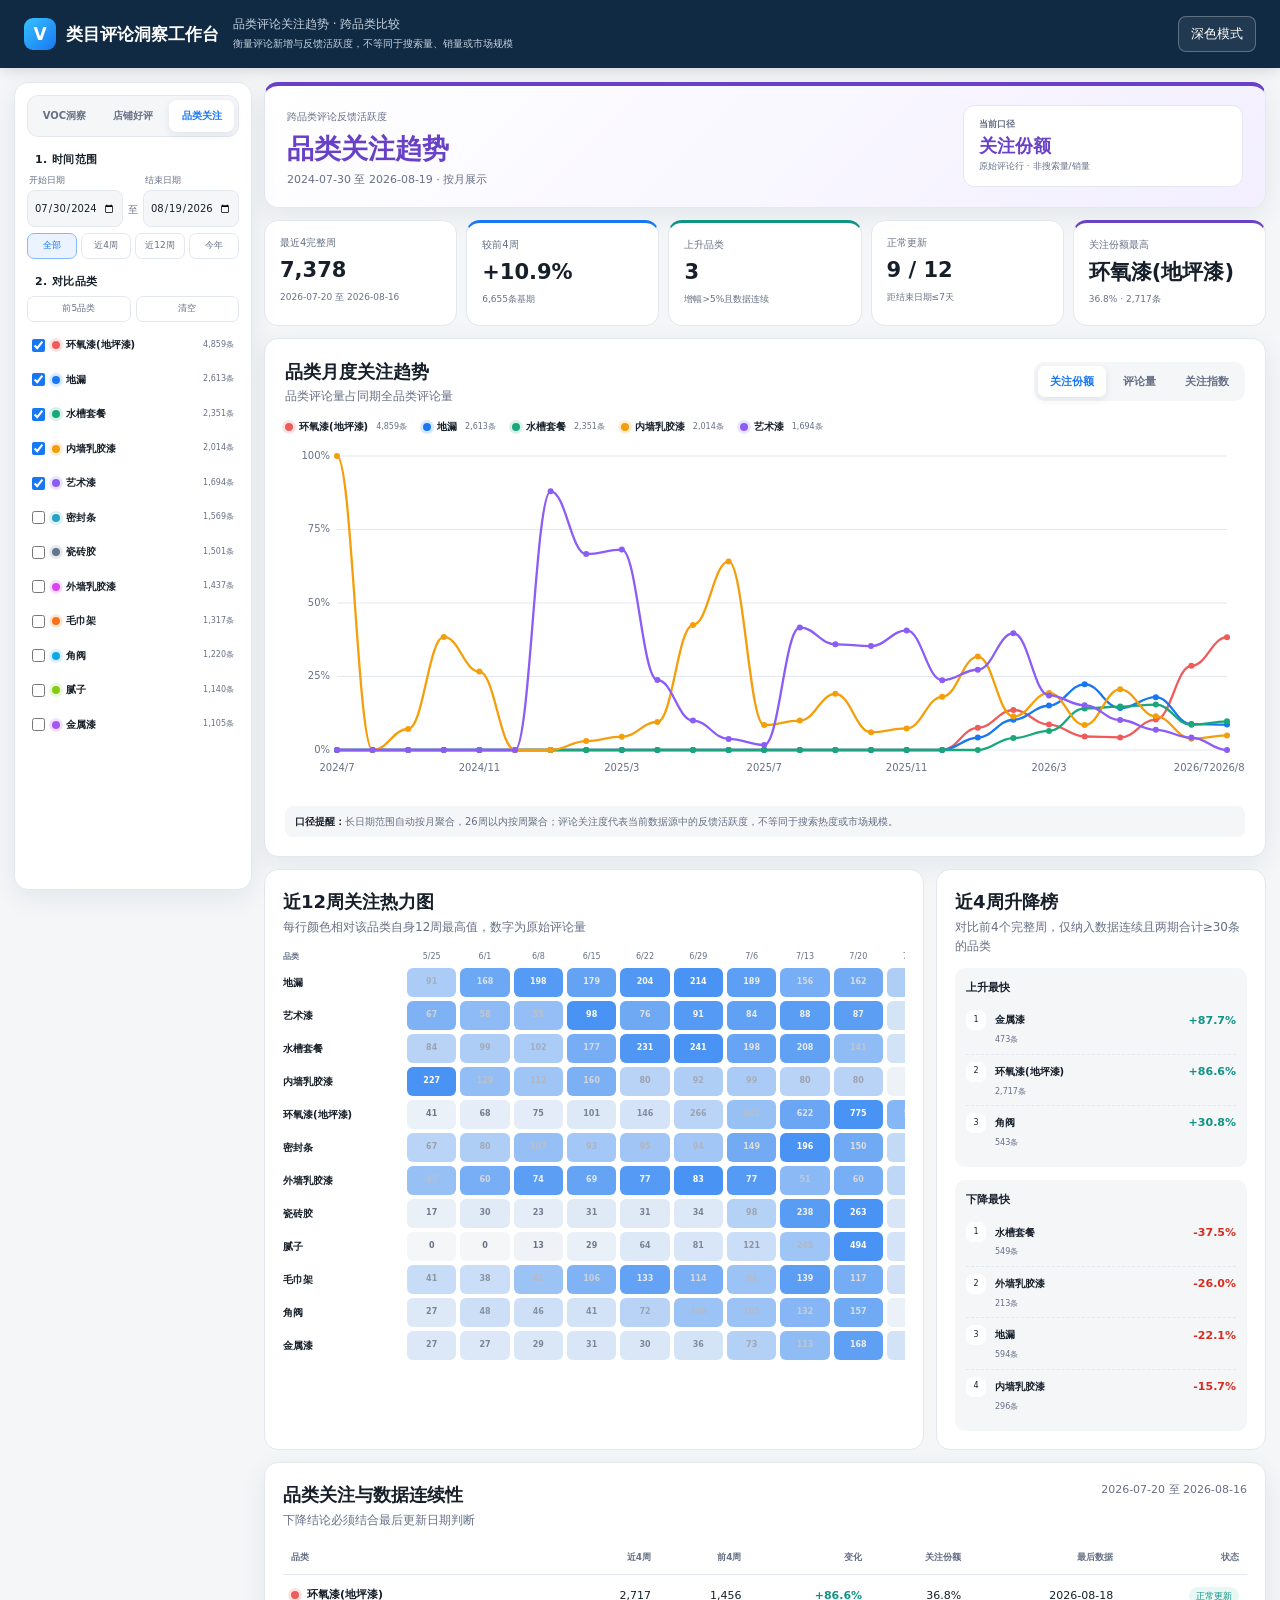
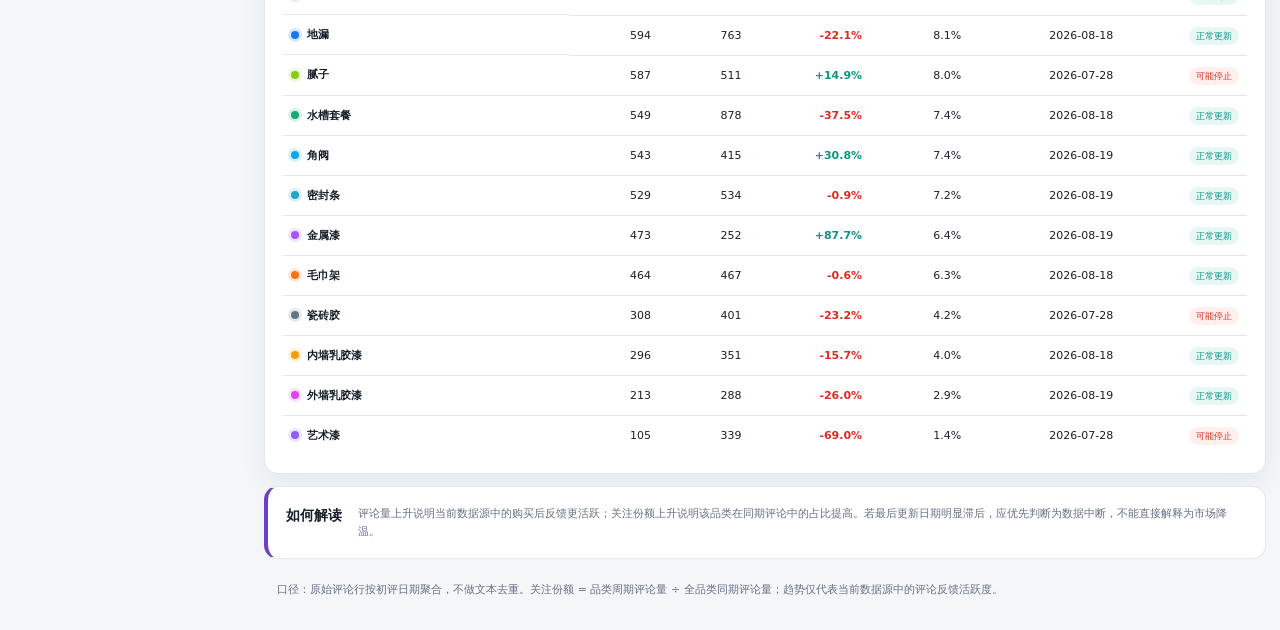
==== attention-dashboard.html @ 3de86baf "Add category attention trends dashboard" ====
<!doctype html>
<html lang="zh-CN">
<head>
<meta charset="utf-8">
<meta name="viewport" content="width=device-width,initial-scale=1">
<title>品类评论关注趋势</title>
<link rel="icon" href="data:,">
<link rel="stylesheet" href="styles.css?v=20260820-6">
</head>
<body>
<div class="shell">
  <header class="topbar"><div class="brand"><span class="brand-mark">V</span>类目评论洞察工作台</div><div class="source">品类评论关注趋势 · 跨品类比较<br><small>衡量评论新增与反馈活跃度，不等同于搜索量、销量或市场规模</small></div><div class="top-actions"><button type="button" class="ghost" id="themeBtn" aria-label="切换深浅色">深色模式</button></div></header>
  <main class="main">
    <div class="category-shell attention-shell">
      <aside class="card category-sidebar"><div id="attentionSidebar"><div class="loading-lines"><i></i><i></i><i></i></div></div></aside>
      <div id="attentionDetail"><section class="card load-state" role="status"><div class="loader"></div><h2>正在加载跨品类评论数据</h2><p>需要汇总12个品类，请稍候。</p></section></div>
    </div>
    <div class="footer">口径：原始评论行按初评日期聚合，不做文本去重。关注份额 = 品类周期评论量 ÷ 全品类同期评论量；趋势仅代表当前数据源中的评论反馈活跃度。</div>
  </main>
</div>
<script>window.__VOC_MANIFEST_ERROR__=false</script>
<script src="data/manifest.js?v=20260820-2" defer onerror="window.__VOC_MANIFEST_ERROR__=true"></script>
<script src="app.js?v=20260820-2" defer></script>
<script src="attention.js?v=20260820-6" defer></script>
</body>
</html>
---- styles.css ----
:root{--bg:#f4f6f8;--panel:#fff;--ink:#17202a;--muted:#667085;--line:#e3e8ef;--nav:#102a43;--blue:#1877f2;--teal:#0e9384;--amber:#f59e0b;--red:#d92d20;--purple:#6941c6;--soft-blue:#eaf3ff;--soft-teal:#e8f7f4;--soft-red:#fff0ee;--shadow:0 8px 28px rgba(16,42,67,.07)}
[data-theme=dark]{--bg:#0d1520;--panel:#152231;--ink:#edf4fb;--muted:#a9b8c7;--line:#2a3b4d;--nav:#08131f;--soft-blue:#173351;--soft-teal:#123c38;--soft-red:#4a2526;--shadow:none}
*{box-sizing:border-box}body{margin:0;background:var(--bg);color:var(--ink);font:14px/1.55 Inter,ui-sans-serif,system-ui,-apple-system,"PingFang SC","Microsoft YaHei",sans-serif}.shell{min-height:100vh}.topbar{height:68px;background:var(--nav);color:#fff;display:flex;align-items:center;padding:0 24px;position:sticky;top:0;z-index:20;box-shadow:0 2px 14px rgba(0,0,0,.14)}.brand{font-size:17px;font-weight:750;display:flex;align-items:center;gap:10px}.brand-mark{display:grid;place-items:center;width:32px;height:32px;border-radius:9px;background:linear-gradient(135deg,#36c2ff,#1877f2);font-weight:900}.source{font-size:12px;color:#c4d1dd;margin-left:14px}.top-actions{margin-left:auto}.ghost{border:1px solid rgba(255,255,255,.28);background:rgba(255,255,255,.08);color:#fff;padding:8px 12px;border-radius:8px;cursor:pointer}.ghost:focus-visible,.cat-button:focus-visible,.theme-tab:focus-visible{outline:3px solid #8fc8ff;outline-offset:2px}.layout{display:block}.main{width:100%;padding:14px 14px 32px}.category-shell{display:grid;grid-template-columns:190px minmax(0,1fr);gap:14px;align-items:start}.category-list{position:sticky;top:82px;height:calc(100vh - 96px);overflow-y:auto;padding:10px;background:var(--panel);border:1px solid var(--line);border-radius:12px;box-shadow:var(--shadow)}.cat-button{display:flex;align-items:center;justify-content:space-between;width:100%;margin:2px 0;padding:10px 11px;border:0;border-radius:8px;background:transparent;color:var(--ink);font:inherit;cursor:pointer;text-align:left}.cat-button:hover{background:var(--bg)}.cat-button[aria-current=true]{color:#fff;background:linear-gradient(135deg,#1677ff,#5b5ce2);box-shadow:0 5px 13px rgba(24,119,242,.22)}.cat-button small{color:var(--muted)}.cat-button[aria-current=true] small{color:rgba(255,255,255,.84)}#categoryDetail{min-width:0;width:100%}.card{width:100%;padding:18px;background:var(--panel);border:1px solid var(--line);border-radius:14px;box-shadow:var(--shadow)}.category-hero-card{border-top:4px solid var(--blue);background:linear-gradient(135deg,var(--panel),var(--soft-blue))}.cat-hero{display:flex;gap:16px;align-items:flex-start}.cat-hero h2{margin:0 0 5px;font-size:28px;color:var(--blue)}.cat-score{margin-left:auto;min-width:120px;text-align:right}.cat-score b{display:block;font-size:28px;color:var(--red)}.small,.section-sub,.depth-note{font-size:12px;color:var(--muted)}.icon{display:inline-grid;place-items:center;width:26px;height:26px;margin-right:7px;border-radius:8px;background:var(--soft-blue);color:var(--blue);font-size:14px;vertical-align:middle}.insight-grid{display:grid;grid-template-columns:repeat(3,minmax(0,1fr));gap:10px;margin-top:14px}.insight-box{padding:14px;border:1px solid transparent;border-radius:10px}.insight-box h3{margin:0 0 7px;font-size:13px}.insight-box p{margin:0}.purpose-card{background:#eef6ff;border-color:#cfe4ff}.purpose-card h3{color:#1268d8}.strength-card{background:#eaf9f2;border-color:#c8eddd}.strength-card h3{color:#087f5b}.scene-card{background:#fff7e8;border-color:#ffe0a3}.scene-card h3{color:#b96800}[data-theme=dark] .purpose-card{background:#132f4d;border-color:#28537d}[data-theme=dark] .strength-card{background:#12392f;border-color:#24634f}[data-theme=dark] .scene-card{background:#3c2c12;border-color:#6a4c18}.visual-grid{display:grid;grid-template-columns:repeat(3,minmax(0,1fr));gap:14px;margin:14px 0}.chart-stage,.purpose-stage,.brand-stage{min-height:382px;padding:18px 20px;border-radius:16px;overflow:hidden}.chart-stage{position:relative;background:linear-gradient(145deg,#102a43,#173f68);color:#fff}.chart-stage:after{content:"";position:absolute;width:240px;height:240px;border-radius:50%;right:-90px;top:-110px;background:rgba(83,169,255,.15)}.purpose-stage{background:linear-gradient(155deg,#f4edff,#eaf3ff);border:1px solid #ddd3ff;color:#302553}.brand-stage{background:linear-gradient(155deg,#eaf9f4,#edf6ff);border:1px solid #c9e9de;color:#173d37}.chart-stage h2,.purpose-stage h2,.brand-stage h2,.keyword-story h2{margin:0;font-size:17px}.chart-stage p,.purpose-stage p,.brand-stage p,.keyword-story p{margin:3px 0 8px;font-size:12px;color:inherit;opacity:.76}.chart-stage canvas{display:block;width:100%;height:250px;position:relative;z-index:1}.purpose-stage canvas,.brand-stage canvas{display:block;width:100%;height:285px}[data-theme=dark] .purpose-stage{background:linear-gradient(155deg,#2d2144,#182d46);border-color:#4b3d6c;color:#f0eaff}[data-theme=dark] .brand-stage{background:linear-gradient(155deg,#123b33,#182d46);border-color:#2c5d54;color:#effffb}.sr-only{position:absolute!important;width:1px!important;height:1px!important;padding:0!important;margin:-1px!important;overflow:hidden!important;clip:rect(0,0,0,0)!important;white-space:nowrap!important;border:0!important}.signal-section{margin-top:14px;border-top:3px solid #7c5cff;box-shadow:none}.section-title{margin:0 0 3px;font-size:17px}.section-sub{margin:0 0 16px}.signal-section>.section-title{color:#5c40c7}.signal-grid{display:grid;grid-template-columns:repeat(3,minmax(0,1fr));gap:10px}.signal-panel{padding:14px;background:var(--panel);border:1px solid var(--line);border-radius:9px}.signal-panel:nth-child(1){box-shadow:inset 4px 0 #2f80ed}.signal-panel:nth-child(2){box-shadow:inset 4px 0 #f2994a}.signal-panel:nth-child(3){box-shadow:inset 4px 0 #27ae60}.signal-panel h3{margin:0 0 10px;font-size:13px}.signal-row{display:flex;justify-content:space-between;gap:8px;padding:7px 0;border-bottom:1px dashed var(--line)}.signal-row:last-child{border-bottom:0}.signal-row span:last-child{color:var(--muted);white-space:nowrap;font-variant-numeric:tabular-nums}.keyword-story{display:grid;grid-template-columns:minmax(360px,1.15fr) minmax(340px,.85fr);gap:22px;align-items:center;margin:14px 0;padding:20px 22px;border:1px solid #ffe3b5;border-radius:16px;background:linear-gradient(135deg,#fff8ec,#fff)}[data-theme=dark] .keyword-story{background:linear-gradient(135deg,#3a2c16,#192536);border-color:#654b23}.keyword-chart-wrap canvas{display:block;width:100%;height:250px}.keyword-copy{align-self:stretch;display:flex;flex-direction:column;justify-content:center}.keyword-cloud{display:flex;flex-wrap:wrap;gap:7px;margin-top:10px}.keyword-pill{padding:7px 9px;border-radius:7px;font-weight:700}.keyword-pill small{font-weight:500;opacity:.82;margin-left:4px}.keyword-pill:nth-child(4n+1){background:#eaf3ff;color:#1268d8}.keyword-pill:nth-child(4n+2){background:#e8f7f1;color:#087f5b}.keyword-pill:nth-child(4n+3){background:#fff1e6;color:#b45309}.keyword-pill:nth-child(4n){background:#f3edff;color:#6941c6}[data-theme=dark] .keyword-pill{filter:saturate(.8) brightness(.85)}.analysis-triad{display:grid;grid-template-columns:repeat(3,minmax(0,1fr));gap:14px;margin:14px 0}.analysis-triad>.card{height:100%;box-shadow:none}.co-card{border-top:3px solid var(--purple)}.co-card .section-title{color:var(--purple)}.evolution-card{border-top:3px solid var(--amber)}.evolution-card .section-title{color:#b96800}.pain-card{border-top:3px solid var(--red);background:linear-gradient(180deg,var(--panel),var(--soft-red))}.pain-card .section-title,.pain-card .finding b{color:var(--red)}.finding{padding:12px 0;border-bottom:1px solid var(--line)}.finding:last-child{border-bottom:0}.finding b{display:block;margin-bottom:3px}.compare-grid{display:grid;grid-template-columns:1fr 1fr;gap:12px}.compare-box{padding:15px;border-left:4px solid #16a36a;border-radius:9px;background:var(--soft-teal)}.compare-box.highlight{border-left-color:#3478f6;background:var(--soft-blue)}.compare-box h3{margin:0 0 8px;font-size:13px}.compare-box ul{margin:0;padding-left:18px}.compare-box li{margin:6px 0}.brand-insight{margin-top:14px;border-top:3px solid var(--teal)}.brand-compare-grid{display:grid;grid-template-columns:repeat(3,minmax(0,1fr));gap:10px;margin-top:12px}.brand-compare-card{padding:14px;border:1px solid var(--line);border-radius:10px;background:var(--panel)}.brand-compare-card b{display:block;margin-bottom:4px;color:var(--teal)}.footer{margin-top:22px;color:var(--muted);font-size:11px;text-align:center}
/* 时间、店铺与主题证据交互 */
.filter-toolbar{display:grid;grid-template-columns:minmax(180px,.7fr) minmax(240px,1fr) minmax(360px,1.55fr);gap:12px;align-items:end;margin-bottom:14px;border-top:3px solid var(--teal)}.filter-field label{display:block;margin-bottom:6px;color:var(--muted);font-size:12px;font-weight:700}.filter-field select{width:100%;height:42px;padding:0 12px;border:1px solid var(--line);border-radius:9px;background:var(--panel);color:var(--ink);font:inherit}.store-score{display:grid;grid-template-columns:auto repeat(3,minmax(78px,1fr));gap:12px;align-items:center;padding:10px 13px;border-radius:11px;background:linear-gradient(135deg,var(--soft-teal),var(--soft-blue));border:1px solid var(--line)}.score-main b{display:block;font-size:25px;color:var(--teal)}.score-metric b{display:block;font-size:17px}.score-metric span,.score-main span{display:block;color:var(--muted);font-size:11px}.score-caveat{grid-column:1/-1;color:var(--muted);font-size:11px;border-top:1px dashed var(--line);padding-top:7px}.theme-tabs{display:flex;flex-wrap:wrap;gap:7px;margin-top:8px;position:relative;z-index:2}.theme-tab{border:1px solid rgba(255,255,255,.3);background:rgba(255,255,255,.08);color:#fff;padding:7px 10px;border-radius:999px;cursor:pointer;font:inherit}.theme-tab[aria-current=true]{background:#fff;color:#173f68;border-color:#fff;font-weight:750}.theme-evidence{margin-top:14px;border-top:3px solid #36a3ff}.theme-evidence-head{display:flex;align-items:start;gap:18px}.theme-evidence-head h2{margin:0;color:var(--blue)}.theme-stat{margin-left:auto;text-align:right;white-space:nowrap}.theme-stat b{display:block;font-size:24px;color:var(--purple)}.theme-summary{margin:14px 0;padding:14px 16px;border-left:4px solid var(--purple);border-radius:8px;background:var(--soft-blue)}.quote-grid{display:grid;grid-template-columns:repeat(3,minmax(0,1fr));gap:10px}.quote-card{margin:0;padding:14px;border:1px solid var(--line);border-radius:10px;background:var(--panel)}.quote-card p{margin:0 0 12px}.quote-card footer{color:var(--muted);font-size:11px}.empty-evidence{padding:20px;text-align:center;color:var(--muted);border:1px dashed var(--line);border-radius:10px}.filter-scope-note{margin:0 0 12px;color:var(--muted);font-size:12px}
@media(max-width:1300px){.analysis-triad{grid-template-columns:1fr}.insight-grid{grid-template-columns:1fr}.filter-toolbar{grid-template-columns:1fr 1fr}.store-score{grid-column:1/-1}}
@media(max-width:980px){.visual-grid,.keyword-story{grid-template-columns:1fr}.keyword-story{padding:17px}.keyword-chart-wrap canvas{height:230px}.signal-grid{grid-template-columns:1fr}.compare-grid,.brand-compare-grid{grid-template-columns:1fr}.quote-grid{grid-template-columns:1fr}}
@media(max-width:760px){.topbar{padding:0 14px}.source{display:none}.main{padding:10px}.category-shell{display:block}.category-list{position:sticky;top:68px;z-index:12;display:flex;height:auto;overflow-x:auto;overflow-y:hidden;margin-bottom:12px;padding:9px;background:color-mix(in srgb,var(--bg) 90%,transparent);backdrop-filter:blur(12px)}.cat-button{width:auto;min-width:max-content;margin:0;border:1px solid var(--line);border-radius:999px}.cat-hero{display:block}.cat-score{margin:10px 0 0;text-align:left}.visual-grid{display:block}.chart-stage,.purpose-stage{min-height:300px;margin-bottom:12px}.chart-stage canvas{height:250px}.keyword-story{display:block}.keyword-chart-wrap canvas{height:230px}.filter-toolbar{grid-template-columns:1fr}.store-score{grid-column:auto;grid-template-columns:1fr 1fr}.score-main,.score-caveat{grid-column:1/-1}.theme-evidence-head{display:block}.theme-stat{margin:8px 0 0;text-align:left}}
.load-state{min-height:360px;display:grid;place-items:center;align-content:center;text-align:center;border-top:3px solid var(--blue)}.load-state h2{margin:15px 0 4px}.load-state p{margin:0;color:var(--muted)}.loader{width:38px;height:38px;border:4px solid var(--line);border-top-color:var(--blue);border-radius:50%;animation:spin .8s linear infinite}.loading-lines{display:grid;gap:12px;padding:8px}.loading-lines i{display:block;height:34px;border-radius:8px;background:linear-gradient(90deg,var(--bg),var(--line),var(--bg));background-size:200% 100%;animation:shimmer 1.3s infinite}.error-state{border-top-color:var(--red)}.error-state .error-icon{font-size:36px;color:var(--red)}.retry-button{margin-top:16px;border:0;border-radius:9px;padding:10px 18px;background:var(--blue);color:#fff;font:inherit;font-weight:700;cursor:pointer}.sample-warning{grid-column:1/-1;padding:9px 12px;border-radius:8px;background:#fff4dc;color:#8a5200;font-size:12px;font-weight:650}.sample-muted{color:var(--muted)!important}.sample-muted b{color:var(--muted)!important}[data-theme=dark] .sample-warning{background:#4a3517;color:#ffd58a}@keyframes spin{to{transform:rotate(360deg)}}@keyframes shimmer{to{background-position:-200% 0}}

/* VOC v3.2 — 内容优先布局 */
.category-shell{grid-template-columns:238px minmax(0,1fr);gap:12px}.category-sidebar{position:sticky;top:80px;height:calc(100vh - 92px);padding:12px;overflow:auto}.category-list{position:static;height:auto;padding:0;border:0;box-shadow:none;border-radius:0}.sidebar-label{margin:16px 8px 6px;color:var(--muted);font-size:11px;font-weight:800;letter-spacing:.14em}.side-filter+ .side-filter{margin-top:10px}.side-filter label{display:block;margin:0 0 5px 3px;color:var(--muted);font-size:11px;font-weight:750}.side-filter select{width:100%;height:40px;padding:0 9px;border:1px solid var(--line);border-radius:9px;background:var(--bg);color:var(--ink)}
.score-strip{display:grid;grid-template-columns:1.25fr repeat(5,minmax(100px,1fr));align-items:center;padding:15px 18px;border-top:4px solid var(--blue);margin-bottom:12px}.score-strip>div{min-height:52px;padding:0 16px;border-left:1px solid var(--line);display:flex;flex-direction:column;justify-content:center}.score-strip>div:first-child{border:0;padding-left:0}.score-strip h1{margin:0;color:var(--blue);font-size:25px}.score-strip strong{font-size:21px;line-height:1.25}.score-strip span{color:var(--muted);font-size:11px}.tag-overview{display:grid;grid-template-columns:repeat(3,minmax(0,1fr));gap:10px;margin-bottom:12px}.tag-group{padding:14px;border-radius:13px;border:1px solid var(--line)}.tag-group>b{display:block;margin-bottom:10px}.tag-group>div{display:flex;flex-wrap:wrap;gap:7px}.tag-group span,.compact-tags span{padding:6px 9px;border-radius:999px;font-size:12px}.tag-group.blue{background:var(--soft-blue)}.tag-group.blue span{background:#d9eaff;color:#125db8}.tag-group.green{background:var(--soft-teal)}.tag-group.green span{background:#d0f1e8;color:#08745a}.tag-group.orange{background:#fff7e6}.tag-group.orange span{background:#ffe8b9;color:#995600}[data-theme=dark] .tag-group.orange{background:#3b2c14}
.section-head{display:flex;justify-content:space-between;gap:20px;align-items:flex-start}.section-head h2{margin:0;font-size:18px}.section-head p{margin:2px 0 0;color:var(--muted);font-size:12px}.section-head>span{color:var(--muted);font-size:11px}.theme-wide{margin-bottom:12px;padding:20px}.theme-split{display:grid;grid-template-columns:260px minmax(0,1fr);gap:18px;margin-top:15px}.theme-menu{display:grid;align-content:start;gap:7px}.theme-menu .theme-tab{display:flex;justify-content:space-between;align-items:center;width:100%;padding:12px;border:1px solid var(--line);border-radius:10px;background:var(--bg);color:var(--ink);text-align:left}.theme-menu .theme-tab span{color:var(--muted);font-size:11px}.theme-menu .theme-tab[aria-current=true]{background:linear-gradient(135deg,#1677ff,#5b5ce2);color:#fff;border-color:transparent}.theme-menu .theme-tab[aria-current=true] span{color:#e8f2ff}.theme-detail{min-height:285px;padding:17px 18px;border:1px solid #d8e7fb;border-radius:12px;background:linear-gradient(135deg,var(--soft-blue),var(--panel))}.theme-detail-title{display:flex;align-items:center;justify-content:space-between}.theme-detail-title h3{margin:0;font-size:20px}.theme-detail-title b{font-size:27px;color:var(--purple)}.theme-explain{padding:12px 14px;border-left:4px solid var(--purple);background:var(--panel);border-radius:8px}.evidence-label{margin:15px 0 7px;font-size:11px;font-weight:800;color:var(--muted);letter-spacing:.12em}.theme-quotes{display:grid;grid-template-columns:repeat(2,minmax(0,1fr));gap:9px}.theme-quotes blockquote,.problem-item blockquote{margin:0;padding:12px 14px;border:1px solid var(--line);border-radius:9px;background:var(--panel)}.theme-quotes p{margin:0 0 8px}.theme-quotes footer,.problem-item footer{margin-top:7px;color:var(--muted);font-size:11px}
.triple-row,.analysis-row{display:grid;grid-template-columns:repeat(3,minmax(0,1fr));gap:12px;margin-bottom:12px}.signal-card{min-height:300px;padding:17px;border:1px solid var(--line);border-radius:14px;background:var(--panel)}.signal-card h3{margin:0 0 13px}.signal-card h3 i{display:inline-grid;place-items:center;width:27px;height:27px;margin-right:8px;border-radius:8px;background:var(--soft-blue);color:var(--blue);font-style:normal}.tag-cloud,.compact-tags{display:flex;flex-wrap:wrap;gap:8px}.tag-cloud>span{display:flex;flex-direction:column;padding:9px 11px;border-radius:10px;background:var(--soft-blue)}.tag-cloud small,.compact-tags small{display:block;color:var(--muted);font-size:10px}.compact-tags span{background:var(--soft-teal)}.brand-line{display:flex;justify-content:space-between;gap:8px;padding:8px 10px;border-bottom:1px dashed var(--line);font-size:12px}.brand-line span{white-space:nowrap;overflow:hidden;text-overflow:ellipsis}.brand-line.is-rain{border:1px solid #ffca58;border-radius:8px;background:#fff4ce;color:#8b5700;font-weight:800}.brand-line.is-rain:before{content:'★';color:#e89b00}[data-theme=dark] .brand-line.is-rain{background:#493817;color:#ffd56c}
.analysis-row{grid-template-columns:1fr 1fr 1fr}.analysis-row>.card{min-height:350px;box-shadow:none}.bubble-cloud{height:270px;display:flex;align-items:center;justify-content:center;align-content:center;flex-wrap:wrap;gap:7px;padding:8px}.bubble-cloud span{width:var(--size);height:var(--size);display:flex;flex-direction:column;align-items:center;justify-content:center;border-radius:50%;background:hsl(var(--h) 78% 92%);color:hsl(var(--h) 60% 32%);border:1px solid hsl(var(--h) 55% 78%);text-align:center}.bubble-cloud small{font-size:10px}.co-link,.trend-line{padding:12px 0;border-bottom:1px solid var(--line)}.co-link>span,.trend-line>span{float:right;color:var(--purple);font-weight:750}.co-link p,.trend-line p{margin:5px 0 0;color:var(--muted);font-size:12px}.pain-deep{margin-bottom:12px;border-top:4px solid var(--red)}.problem-item{display:grid;grid-template-columns:42px 1fr;gap:14px;padding:18px 0;border-bottom:1px solid var(--line)}.problem-item:last-child{border-bottom:0}.problem-rank{width:36px;height:36px;display:grid;place-items:center;border-radius:11px;background:var(--soft-red);color:var(--red);font-size:17px;font-weight:850}.problem-title{display:flex;align-items:center;justify-content:space-between;gap:16px}.problem-title h3{margin:0;font-size:17px}.problem-title span{color:var(--red);font-weight:750}.problem-logic{display:grid;grid-template-columns:1fr 1fr;gap:9px;margin:10px 0}.problem-logic p{margin:0;padding:10px 12px;border-radius:9px;background:var(--bg)}.problem-logic b{display:block;color:var(--muted);font-size:10px;letter-spacing:.08em}.problem-item blockquote{margin-top:8px;line-height:1.65}.brand-deep{border-top:4px solid var(--teal)}.rain-badge,.no-rain{padding:6px 10px;border-radius:999px;background:#fff0bd!important;color:#8b5700!important;font-weight:800}.brand-metrics{display:grid;grid-template-columns:.65fr .65fr 1.35fr 1.35fr;gap:10px;margin-top:15px}.brand-metrics>div{padding:15px;border:1px solid var(--line);border-radius:11px;background:var(--bg)}.brand-metrics strong{display:block;font-size:30px;color:var(--teal)}.brand-metrics span{color:var(--muted);font-size:11px}.brand-metrics p{margin:7px 0 0}.brand-metrics .rain-card{background:#fff6d7;border-color:#f5d777}.brand-metrics .risk{background:var(--soft-red)}
@media(max-width:1200px){.score-strip{grid-template-columns:repeat(3,1fr)}.score-strip>div:nth-child(4){border-left:0}.triple-row,.analysis-row{grid-template-columns:1fr 1fr}.brand-metrics{grid-template-columns:1fr 1fr}}
@media(max-width:820px){.category-shell{display:block}.category-sidebar{position:static;height:auto;margin-bottom:10px}.category-list{display:flex;overflow:auto}.cat-button{min-width:max-content}.score-strip,.tag-overview,.triple-row,.analysis-row,.theme-split,.brand-metrics{grid-template-columns:1fr}.score-strip>div{border-left:0;border-top:1px solid var(--line);padding:10px 0}.theme-quotes,.problem-logic{grid-template-columns:1fr}}

/* 图表与趣味图标增强 */
.score-name h1{display:flex;align-items:center;gap:8px}.score-name h1 i{font-size:20px;font-style:normal}.score-strip>div{align-items:flex-start}.score-strip .mini-ring{align-self:center}.metric-picto{position:relative}.metric-picto>i{position:absolute;right:12px;top:7px;font-size:25px;font-style:normal;filter:drop-shadow(0 4px 5px rgba(25,80,130,.12))}.metric-picto.warning>i{animation:floaty 2.6s ease-in-out infinite}.score-gauge .gauge{width:94px;height:8px;margin-bottom:7px;border-radius:99px;background:var(--line);overflow:hidden}.score-gauge .gauge i{display:block;width:calc(var(--score)*1%);height:100%;border-radius:inherit;background:linear-gradient(90deg,#ffb547,#29b98b)}
.mini-ring{--ring:#3478f6;position:relative;width:66px;height:66px;border-radius:50%;display:grid;place-items:center;background:conic-gradient(var(--ring) calc(var(--pct)*1%),var(--line) 0);flex:0 0 auto}.mini-ring:before{content:"";position:absolute;inset:7px;border-radius:50%;background:var(--panel)}.mini-ring>div{position:relative;text-align:center;line-height:1.05}.mini-ring b{display:block;font-size:14px}.mini-ring small{font-size:9px;color:var(--muted)}.mini-ring.green{--ring:#19a974}.mini-ring.red{--ring:#ef5b5b}
.tag-group{position:relative;overflow:hidden}.tag-group:after{content:"";position:absolute;width:100px;height:100px;border-radius:50%;right:-40px;top:-55px;background:rgba(255,255,255,.35)}.tag-group>b{display:flex;align-items:center;gap:7px}.tag-group>b i{display:grid;place-items:center;width:29px;height:29px;border-radius:9px;background:rgba(255,255,255,.72);font-size:16px;font-style:normal;box-shadow:0 4px 12px rgba(20,80,120,.08)}
.theme-menu .theme-tab{display:grid;grid-template-columns:32px 1fr auto;gap:9px}.theme-glyph{font-size:20px!important}.theme-copy{display:block!important;color:inherit!important}.theme-copy b{display:block}.theme-copy i{display:block;width:100%;height:4px;margin-top:6px;border-radius:9px;background:var(--line);overflow:hidden}.theme-copy u{display:block;height:100%;border-radius:inherit;background:#66b3ff}.theme-menu .theme-tab>span:last-child{text-align:right}.theme-menu .theme-tab>span:last-child small{display:block}.theme-detail-title:after{content:'🔎';margin-left:10px;font-size:22px}
.purpose-list{display:grid;gap:10px}.purpose-row{display:grid;grid-template-columns:38px 1fr;gap:8px;align-items:center}.purpose-symbol{width:36px;height:36px;display:grid;place-items:center;border-radius:10px;background:var(--soft-blue);font-size:18px}.purpose-row>div{display:grid;grid-template-columns:1fr auto;align-items:center;gap:2px 8px}.purpose-row small{color:var(--muted);font-size:10px}.micro-track{grid-column:1/-1;height:5px;border-radius:99px;background:var(--line);overflow:hidden}.micro-track i{display:block;height:100%;border-radius:inherit;background:linear-gradient(90deg,#3478f6,#8b5cf6)}
.brand-line{display:grid;grid-template-columns:minmax(0,1fr) 75px 25px;align-items:center}.brand-line>i{height:6px;border-radius:10px;background:var(--line);overflow:hidden}.brand-line>i u{display:block;height:100%;border-radius:inherit;background:linear-gradient(90deg,#27ae60,#6ed6b1)}.brand-line.is-rain>i u{background:linear-gradient(90deg,#f5a623,#ffd76c)}.persona-card .compact-tags span{display:grid;grid-template-columns:auto 1fr;gap:2px 5px;align-items:center}.persona-card .compact-tags span>i{grid-row:1/3;font-style:normal;font-size:17px}.persona-card .compact-tags small{grid-column:2}
.bubble-cloud span{box-shadow:inset 0 0 0 5px rgba(255,255,255,.28),0 9px 22px rgba(36,80,130,.09);animation:bob 4s ease-in-out infinite}.bubble-cloud span:nth-child(even){animation-delay:-2s}.co-link{position:relative;padding-left:52px}.co-nodes{position:absolute;left:3px;top:15px;width:38px;height:14px;display:flex;align-items:center}.co-nodes i{width:12px;height:12px;border-radius:50%;background:#8b5cf6;box-shadow:0 0 0 4px #eee7ff}.co-nodes u{height:3px;flex:1;background:linear-gradient(90deg,#8b5cf6,#2f80ed)}.co-nodes i:last-child{background:#2f80ed;box-shadow:0 0 0 4px #e4f0ff}.trend-line>span{float:none}.trend-arrow{padding:3px 7px;border-radius:99px}.trend-arrow.up{color:#c43737;background:var(--soft-red)}.trend-arrow.down{color:#087f5b;background:var(--soft-teal)}.trend-track,.impact-track{height:6px;margin:8px 0;border-radius:99px;background:var(--line);overflow:hidden}.trend-track i{display:block;height:100%;border-radius:inherit;background:linear-gradient(90deg,#f7b733,#ef5b5b)}.impact-track i{display:block;height:100%;border-radius:inherit;background:linear-gradient(90deg,#ffcb66,#ef5b5b)}.problem-rank{background:var(--soft-red);font-size:19px}.problem-logic p{transition:transform .2s}.problem-logic p:hover{transform:translateY(-2px)}
.brand-race{display:grid;gap:9px;margin:16px 0;padding:14px;border-radius:12px;background:var(--bg)}.brand-race>div{display:grid;grid-template-columns:90px 1fr 35px;gap:10px;align-items:center}.brand-race>div>span{height:10px;border-radius:20px;background:var(--line);overflow:hidden}.brand-race>div>span i{display:block;height:100%;border-radius:inherit;background:linear-gradient(90deg,#18a77b,#5ad2ad)}.brand-race>div:first-child>span i{background:linear-gradient(90deg,#f5a623,#ffd86b)}.brand-metrics .rain-card{display:flex;align-items:center;gap:12px}.brand-metrics>div:nth-child(2){display:flex;align-items:center;gap:12px}
@keyframes bob{50%{transform:translateY(-4px)}}@keyframes floaty{50%{transform:translateY(-3px) rotate(-4deg)}}
@media(prefers-reduced-motion:reduce){.bubble-cloud span,.metric-picto.warning>i{animation:none}}
@media(max-width:1200px){.brand-line{grid-template-columns:minmax(0,1fr) 55px 25px}.score-strip .mini-ring{width:60px;height:60px}}

/* 信息层级与图表精修 */
.tag-group{min-height:150px;padding:18px}.tag-group>b{font-size:16px}.tag-group>div{gap:9px}.tag-group span{padding:8px 12px;font-size:14px;font-weight:650}.tag-insight{display:flex;align-items:flex-start;gap:7px;margin:13px 0 0;padding-top:11px;border-top:1px dashed color-mix(in srgb,var(--ink) 18%,transparent);font-size:13px;color:var(--ink)}.tag-insight i{font-style:normal}
.theme-split{grid-template-columns:minmax(250px,25%) minmax(0,75%);align-items:stretch}.theme-menu{grid-template-rows:repeat(4,1fr);height:100%;gap:9px}.theme-menu .theme-tab{min-height:76px;padding:14px}.theme-number{width:38px;height:38px;display:grid!important;place-items:center;border-radius:12px;background:#e8eff8;color:#244c76!important;font-size:18px!important;font-weight:850}.theme-tab[aria-current=true] .theme-number{background:#fff;color:#2157b9!important;box-shadow:0 4px 12px rgba(0,0,0,.12)}.theme-copy b{font-size:15px}.theme-detail{height:100%;min-height:348px;display:flex;flex-direction:column}.theme-explain span{display:block}.theme-explain strong{display:block;margin-top:7px;color:#d92d20;font-size:15px;line-height:1.65;font-weight:850}.theme-quotes{margin-top:auto}.theme-quotes blockquote p{font-size:13px;line-height:1.75}
.purpose-pie-wrap{display:grid;grid-template-columns:148px minmax(0,1fr);gap:14px;align-items:center;margin-top:18px}.purpose-pie{width:142px;height:142px;border-radius:50%;display:grid;place-items:center;box-shadow:0 12px 28px rgba(55,85,145,.12)}.purpose-pie>div{width:76px;height:76px;border-radius:50%;display:grid;place-items:center;align-content:center;background:var(--panel);text-align:center}.purpose-pie b{font-size:20px}.purpose-pie small{font-size:9px;color:var(--muted)}.purpose-legend{display:grid;gap:7px}.purpose-legend>div{display:grid;grid-template-columns:9px minmax(0,1fr) auto;gap:6px;align-items:center;font-size:11px}.purpose-legend i{width:8px;height:8px;border-radius:50%}.purpose-legend small{grid-column:2;color:var(--muted);font-size:9px}.pie-note{margin:14px 0 0;color:var(--muted);font-size:10px;line-height:1.5}
.mini-brand{overflow:visible}.brand-line{grid-template-columns:minmax(150px,1fr) 65px 28px;gap:7px;padding:7px 8px}.brand-line>span{white-space:normal;overflow:visible;text-overflow:clip;line-height:1.25;font-size:11px}.brand-line.is-rain{box-shadow:0 5px 14px rgba(232,155,0,.13)}.brand-line.is-rain:before{display:none}.persona-halves{display:grid;grid-template-rows:1fr 1fr;gap:12px}.persona-halves section{padding:12px;border-radius:11px;background:var(--bg)}.persona-halves section>b{display:block;margin-bottom:9px;font-size:12px}.persona-halves .compact-tags span{font-size:11px}
.pain-deep>.section-head h2{font-size:22px}.pain-deep>.section-head p{font-size:13px;margin-top:5px}.problem-title h3{font-size:18px;font-weight:850}.problem-title span{font-size:14px}.problem-logic b{margin-bottom:4px;font-size:12px;color:var(--ink)}.problem-logic p{font-size:14px;line-height:1.65}.problem-item blockquote{font-size:13px;line-height:1.8;color:var(--ink)}.problem-item blockquote footer{font-size:11px}.impact-track{height:7px;margin:10px 0 12px}
@media(max-width:1200px){.purpose-pie-wrap{grid-template-columns:120px 1fr}.purpose-pie{width:116px;height:116px}.brand-line{grid-template-columns:minmax(120px,1fr) 45px 26px}}
@media(max-width:820px){.tag-group{min-height:0}.theme-split{grid-template-columns:1fr}.theme-menu{grid-template-rows:none}.theme-detail{min-height:0}.purpose-pie-wrap{grid-template-columns:130px 1fr}.brand-line{grid-template-columns:minmax(170px,1fr) 60px 28px}}

/* 主题画像雷达网图：左 1/3，证据右 2/3 */
.theme-split.radar-layout{grid-template-columns:minmax(320px,1fr) minmax(0,2fr);align-items:stretch}.theme-radar-panel{height:100%;min-height:348px;padding:8px 12px 12px;border-radius:13px;background:linear-gradient(145deg,#f5f9ff,#eef2ff);border:1px solid #dbe7f8;display:flex;flex-direction:column}[data-theme=dark] .theme-radar-panel{background:linear-gradient(145deg,#14283d,#24243d);border-color:#344a63}.theme-radar-panel canvas{display:block;width:100%;height:270px;min-height:270px}.radar-tabs{display:grid;grid-template-columns:1fr 1fr;gap:7px;margin-top:auto}.radar-tab{display:grid!important;grid-template-columns:25px 1fr auto!important;min-height:39px!important;padding:7px 9px!important;border:1px solid var(--line)!important;border-radius:9px!important;background:var(--panel)!important;color:var(--ink)!important;text-align:left!important}.radar-tab>span{width:23px;height:23px;display:grid;place-items:center;border-radius:7px;background:var(--soft-blue);color:var(--blue);font-weight:850}.radar-tab>b{align-self:center;font-size:12px}.radar-tab>small{align-self:center;color:var(--muted);font-size:10px}.radar-tab[aria-current=true]{border-color:#3478f6!important;box-shadow:0 0 0 2px rgba(52,120,246,.12);background:#edf5ff!important}.radar-tab[aria-current=true]>span{background:#3478f6;color:#fff}.radar-layout .theme-detail{min-height:348px}
@media(max-width:1050px){.theme-split.radar-layout{grid-template-columns:minmax(290px,1fr) minmax(0,1.6fr)}}
@media(max-width:820px){.theme-split.radar-layout{grid-template-columns:1fr}.theme-radar-panel{min-height:330px}.theme-radar-panel canvas{height:250px;min-height:250px}}

/* 雷达标签直接交互，移除下方编号导航并压缩留白 */
.theme-split.radar-layout{align-items:stretch}.theme-radar-panel{height:100%;min-height:0;padding:6px 8px}.theme-radar-panel canvas{height:100%;min-height:318px;flex:1;outline:none}.theme-radar-panel canvas:focus-visible{border-radius:10px;box-shadow:0 0 0 3px rgba(52,120,246,.28)}.radar-tabs{display:none}.radar-layout .theme-detail{height:auto;min-height:0}.radar-layout .theme-quotes{margin-top:0}
@media(max-width:820px){.theme-radar-panel{min-height:0}.theme-radar-panel canvas{height:285px;min-height:285px}}

/* 五栏洞察与可追溯评论交互 */
.five-insight-row{display:grid;grid-template-columns:repeat(5,minmax(0,1fr));gap:10px;margin-bottom:12px}.five-insight-row .signal-card{min-height:350px;padding:14px;overflow:hidden}.five-insight-row .signal-card>h3{font-size:15px;white-space:normal}.five-insight-row .persona-card>h3{font-size:17px}.five-insight-row .purpose-pie-wrap{grid-template-columns:92px minmax(0,1fr);gap:8px;margin-top:12px}.five-insight-row .purpose-pie{width:90px;height:90px}.five-insight-row .purpose-pie>div{width:52px;height:52px}.five-insight-row .purpose-pie b{font-size:15px}.five-insight-row .purpose-legend{gap:4px}.purpose-legend button{display:grid;grid-template-columns:8px minmax(0,1fr) auto;gap:5px;align-items:center;width:100%;padding:3px 0;border:0;background:transparent;color:var(--ink);font:inherit;text-align:left;cursor:pointer}.purpose-legend button:hover span{color:var(--blue)}.purpose-legend button small{grid-column:2;color:var(--muted);font-size:9px}.five-insight-row .brand-line{grid-template-columns:minmax(105px,1fr) 34px 24px;width:100%;border-left:0;border-right:0;border-top:0;background:transparent;color:var(--ink);font:inherit;cursor:pointer;text-align:left}.five-insight-row .brand-line.is-rain{border:1px solid #ffca58;background:#fff4ce;color:#8b5700}.five-insight-row .persona-halves{gap:8px}.five-insight-row .persona-halves section{padding:9px}.five-insight-row .compact-tags{gap:5px}.compact-tags button{display:grid;grid-template-columns:auto 1fr;gap:1px 4px;align-items:center;padding:6px 8px;border:0;border-radius:999px;background:var(--soft-teal);color:var(--ink);font:inherit;font-size:10px;cursor:pointer}.compact-tags button:hover{box-shadow:0 0 0 2px var(--teal)}.compact-tags button>i{grid-row:1/3;font-style:normal}.compact-tags button small{grid-column:2}.five-insight-row .co-link{padding:11px 0 11px 45px}.five-insight-row .co-link>span{font-size:11px}.five-insight-row .co-link p,.five-insight-row .trend-line p{font-size:10px}.five-insight-row .trend-line{padding:9px 0}.five-insight-row .trend-line>b{font-size:11px}.five-insight-row .trend-arrow{font-size:10px}
.keyword-evidence-row{display:grid;grid-template-columns:minmax(300px,1fr) minmax(0,2fr);gap:12px;margin-bottom:12px;align-items:stretch}.keyword-evidence-row>.card{height:450px;min-height:450px;box-shadow:none}.keyword-evidence-row .bubble-cloud{height:365px}.keyword-bubble{width:var(--size);height:var(--size);display:flex;flex-direction:column;align-items:center;justify-content:center;border-radius:50%;background:hsl(var(--h) 78% 92%);color:hsl(var(--h) 60% 32%);border:1px solid hsl(var(--h) 55% 78%);font:inherit;text-align:center;cursor:pointer;box-shadow:inset 0 0 0 5px rgba(255,255,255,.28),0 9px 22px rgba(36,80,130,.09);animation:bob 4s ease-in-out infinite}.keyword-bubble:nth-child(even){animation-delay:-2s}.keyword-bubble:hover,.keyword-bubble.active{transform:translateY(-3px);box-shadow:0 0 0 4px rgba(52,120,246,.2),0 12px 25px rgba(36,80,130,.16)}.keyword-bubble.active{border:3px solid #3478f6}.keyword-bubble small{font-size:10px}.keyword-review-panel{padding:17px}.keyword-review-scroll{height:370px;margin-top:12px;padding-right:8px;overflow-y:auto;scrollbar-color:#9ab6d4 transparent}.evidence-review{display:grid;grid-template-columns:28px 1fr;gap:8px;padding:12px 5px;border-bottom:1px solid var(--line)}.evidence-review>span{width:24px;height:24px;display:grid;place-items:center;border-radius:8px;background:var(--soft-blue);color:var(--blue);font-size:10px;font-weight:800}.evidence-review p{margin:0;font-size:13px;line-height:1.7}.evidence-review footer{grid-column:2;color:var(--muted);font-size:10px}
.review-drawer-wrap{position:fixed;inset:0;z-index:100}.drawer-mask{position:absolute;inset:0;width:100%;border:0;background:rgba(8,20,35,.46);backdrop-filter:blur(2px)}.review-drawer{position:absolute;top:0;right:0;width:min(680px,92vw);height:100%;background:var(--panel);box-shadow:-18px 0 55px rgba(0,0,0,.22);display:flex;flex-direction:column}.review-drawer>header{display:flex;align-items:center;gap:18px;padding:20px 22px;border-bottom:1px solid var(--line);background:linear-gradient(135deg,var(--soft-blue),var(--panel))}.review-drawer header>div:first-child{min-width:0;flex:1}.review-drawer h2{margin:2px 0;font-size:21px}.review-drawer header p,.review-drawer header small{margin:0;color:var(--muted)}.drawer-score{display:flex;align-items:center;gap:8px;padding:9px 12px;border-radius:11px;background:var(--panel);border:1px solid var(--line)}.drawer-score b{font-size:20px;color:var(--teal)}.drawer-score span{font-size:9px;color:var(--muted)}.drawer-close{width:38px;height:38px;border:0;border-radius:10px;background:var(--bg);color:var(--ink);font-size:24px;cursor:pointer}.drawer-scroll{flex:1;padding:8px 20px 24px;overflow-y:auto}.signal-trigger:focus-visible,.keyword-bubble:focus-visible{outline:3px solid #74b9ff;outline-offset:2px}
@media(max-width:1350px){.five-insight-row{grid-template-columns:repeat(3,1fr)}.five-insight-row .signal-card{min-height:320px}.keyword-evidence-row{grid-template-columns:1fr 1.7fr}}
@media(max-width:900px){.five-insight-row{grid-template-columns:1fr 1fr}.keyword-evidence-row{grid-template-columns:1fr}.keyword-evidence-row>.card{height:420px;min-height:420px}}
@media(max-width:600px){.five-insight-row{grid-template-columns:1fr}.five-insight-row .signal-card{min-height:0}.keyword-evidence-row>.card{height:440px;min-height:440px}.review-drawer{width:100%}.review-drawer>header{padding:14px}.drawer-score{display:none}}
.keyword-bubble{animation:none!important;transition:transform .18s,box-shadow .18s}

/* 五栏重点内容字号增强 */
.five-insight-row .mini-brand .brand-line>span{font-size:13px;line-height:1.4;font-weight:650}.five-insight-row .mini-brand .brand-line>b{font-size:13px}.five-insight-row .mini-brand .brand-line{padding-top:9px;padding-bottom:9px}.five-insight-row .persona-halves section>b{font-size:14px;margin-bottom:10px}.five-insight-row .compact-tags button{font-size:12px;line-height:1.3;padding:8px 9px}.five-insight-row .compact-tags button>i{font-size:16px}.five-insight-row .compact-tags button small{font-size:11px;margin-top:2px}.five-insight-row .evolution-panel .trend-line>b{font-size:13px;line-height:1.4}.five-insight-row .evolution-panel .trend-arrow{font-size:12px;font-weight:800}.five-insight-row .evolution-panel .trend-line p{font-size:12px;line-height:1.55}.five-insight-row .evolution-panel .trend-line{padding:12px 0}.five-insight-row .evolution-panel .trend-track{height:7px;margin:8px 0}

/* 核心痛点：当前筛选区间全部问题评论 */
.problem-review-head{display:flex;align-items:center;justify-content:space-between;gap:14px;margin-top:13px;padding:10px 12px;border-radius:10px 10px 0 0;background:linear-gradient(90deg,var(--soft-red),var(--soft-blue))}.problem-review-head b{font-size:14px}.problem-review-head span{color:var(--muted);font-size:11px}.problem-review-scroll{height:280px;padding:0 10px 8px;border:1px solid var(--line);border-top:0;border-radius:0 0 10px 10px;background:var(--panel);overflow-y:auto;scrollbar-color:#e39999 transparent}.problem-review-scroll .evidence-review p{font-size:13px;line-height:1.75}.problem-review-scroll .evidence-review footer{font-size:10px}.problem-review-scroll .evidence-review:last-child{border-bottom:0}
@media(max-width:700px){.problem-review-head{align-items:flex-start;flex-direction:column;gap:3px}.problem-review-scroll{height:320px}}

/* 统一页面切换与日期范围 */
.page-switch{display:grid;grid-template-columns:repeat(3,1fr);gap:4px;margin-bottom:14px;padding:4px;border-radius:11px;background:var(--bg);border:1px solid var(--line)}.page-switch a{padding:8px 3px;border-radius:8px;color:var(--muted);font-size:10px;font-weight:750;text-align:center;text-decoration:none;white-space:nowrap}.page-switch a:hover{color:var(--blue)}.page-switch a.active{background:var(--panel);color:var(--blue);box-shadow:0 3px 10px rgba(16,42,67,.08)}.date-range{display:grid;grid-template-columns:1fr auto 1fr;gap:5px;align-items:end}.date-range>span{min-width:0}.date-range small{display:block;margin:0 0 3px 2px;color:var(--muted);font-size:9px}.date-range>i{padding-bottom:10px;color:var(--muted);font-size:10px;font-style:normal}.date-range input{width:100%;height:37px;padding:0 6px;border:1px solid var(--line);border-radius:8px;background:var(--bg);color:var(--ink);font:inherit;font-size:10px}.date-presets{display:grid;grid-template-columns:repeat(4,1fr);gap:4px;margin-top:6px}.date-presets button,.store-tools button{padding:5px 3px;border:1px solid var(--line);border-radius:7px;background:var(--panel);color:var(--muted);font:inherit;font-size:9px;cursor:pointer}.date-presets button:hover,.date-presets button.active,.store-tools button:hover{border-color:#88b9f7;background:var(--soft-blue);color:var(--blue)}

/* 店铺好评率独立页面 */
.rating-shell #ratingDetail{min-width:0}.rating-category-list{max-height:285px;overflow:auto}.sidebar-label.important{margin-top:14px;color:var(--ink);letter-spacing:.04em}.store-tools{display:grid;grid-template-columns:1fr 1fr;gap:5px;margin-bottom:7px}.store-checks{display:grid;gap:3px;max-height:290px;overflow:auto;padding-right:3px}.store-checks label{display:grid;grid-template-columns:14px 8px minmax(0,1fr);gap:6px;align-items:center;padding:7px 5px;border-radius:8px;cursor:pointer}.store-checks label:hover{background:var(--bg)}.store-checks input{width:13px;height:13px;margin:0;accent-color:var(--blue)}.store-checks label>i,.chart-legend i,.rating-table td:first-child>i{width:8px;height:8px;border-radius:50%;background:var(--store-color);box-shadow:0 0 0 3px color-mix(in srgb,var(--store-color) 16%,transparent)}.store-checks label>span{grid-column:3;min-width:0;overflow:hidden;text-overflow:ellipsis;white-space:nowrap;font-size:10px;font-weight:650}.store-checks label>small{grid-column:3;color:var(--muted);font-size:8px}.rating-hero{display:flex;align-items:center;justify-content:space-between;gap:20px;margin-bottom:12px;padding:19px 22px;border-top:4px solid var(--blue);background:linear-gradient(135deg,var(--panel),var(--soft-blue))}.rating-hero span{color:var(--muted);font-size:11px}.rating-hero h1{margin:1px 0;color:var(--blue);font-size:27px}.rating-hero p{margin:0;color:var(--muted);font-size:12px}.rating-hero-rule{min-width:330px;padding:12px 15px;border-radius:11px;background:var(--panel);border:1px solid var(--line)}.rating-hero-rule b,.rating-hero-rule strong,.rating-hero-rule small{display:block}.rating-hero-rule b{color:var(--muted);font-size:9px;letter-spacing:.1em}.rating-hero-rule strong{margin:2px 0;font-size:17px;color:var(--teal)}.rating-hero-rule small{color:var(--muted);font-size:9px}.rating-kpis{display:grid;grid-template-columns:repeat(6,minmax(0,1fr));gap:9px;margin-bottom:12px}.kpi-card{min-height:102px;padding:14px 15px;box-shadow:none}.kpi-card span,.kpi-card small{display:block;color:var(--muted)}.kpi-card span{font-size:11px}.kpi-card b{display:block;margin:4px 0;font-size:23px}.kpi-card small{font-size:9px}.kpi-2{border-top:3px solid var(--teal)}.kpi-4{border-top:3px solid var(--red)}.rating-chart-card{margin-bottom:12px;padding:19px 20px}.chart-title{align-items:center}.metric-tabs{display:flex;gap:5px;padding:4px;border-radius:10px;background:var(--bg)}.metric-tabs button{padding:7px 12px;border:0;border-radius:7px;background:transparent;color:var(--muted);font:inherit;font-size:11px;font-weight:700;cursor:pointer}.metric-tabs button.active{background:var(--panel);color:var(--blue);box-shadow:0 3px 9px rgba(16,42,67,.08)}.chart-legend{display:flex;flex-wrap:wrap;gap:9px 16px;margin:15px 0 3px}.chart-legend span{display:flex;align-items:center;gap:6px;font-size:10px;font-weight:650}.chart-legend small{margin-left:2px;color:var(--muted);font-size:8px;font-weight:400}.chart-legend em{color:var(--muted);font-size:11px}.rating-canvas-wrap{height:350px}.rating-canvas-wrap canvas{display:block;width:100%;height:100%}.chart-footnote{margin-top:8px;padding:8px 10px;border-radius:8px;background:var(--bg);color:var(--muted);font-size:10px}.chart-footnote b{color:var(--ink)}.rating-table-card{margin-bottom:12px}.table-scroll{margin-top:13px;overflow:auto}.rating-table{width:100%;border-collapse:collapse;font-size:11px}.rating-table th{padding:9px 8px;border-bottom:1px solid var(--line);color:var(--muted);font-size:9px;text-align:right;white-space:nowrap}.rating-table th:first-child{text-align:left}.rating-table td{padding:11px 8px;border-bottom:1px solid var(--line);text-align:right;white-space:nowrap}.rating-table td:first-child{display:flex;align-items:center;gap:8px;min-width:190px;text-align:left;white-space:normal}.rating-table tr:last-child td{border-bottom:0}.rating-table .good-cell{color:var(--teal);font-weight:800}.rating-table .bad-cell{color:var(--red);font-weight:800}.coverage-bar{display:inline-block;width:48px;height:5px;margin-right:6px;border-radius:9px;background:var(--line);overflow:hidden;vertical-align:middle}.coverage-bar u{display:block;height:100%;background:linear-gradient(90deg,#f5a623,#18a77b)}.confidence{padding:4px 7px;border-radius:99px;font-size:9px}.confidence.ok{background:var(--soft-teal);color:var(--teal)}.confidence.low{background:#fff4dc;color:#9a5b00}.empty-cell{padding:30px!important;color:var(--muted);text-align:center!important}.coverage-empty{display:flex;align-items:center;gap:16px;margin-bottom:12px;border-left:4px solid var(--amber);background:linear-gradient(135deg,#fff8e9,var(--panel))}.coverage-empty>i{width:40px;height:40px;display:grid;place-items:center;border-radius:12px;background:#ffedbd;color:#9a5b00;font-size:22px;font-style:normal;font-weight:900}.coverage-empty h2{margin:0 0 3px;font-size:17px}.coverage-empty p{margin:0;color:var(--muted);font-size:11px}.methodology-note{display:flex;gap:16px;align-items:flex-start;border-left:4px solid var(--purple);box-shadow:none}.methodology-note>b{white-space:nowrap}.methodology-note p{margin:0;color:var(--muted);font-size:11px}.methodology-note strong{color:var(--ink)}
@media(max-width:1200px){.rating-kpis{grid-template-columns:repeat(3,1fr)}}
@media(max-width:820px){.rating-hero{align-items:flex-start;flex-direction:column}.rating-hero-rule{width:100%;min-width:0}.rating-kpis{grid-template-columns:repeat(2,1fr)}.rating-canvas-wrap{height:310px}.chart-title{align-items:flex-start;flex-direction:column}.rating-shell .category-sidebar{display:block}.rating-category-list{display:flex;max-height:none;overflow:auto}.store-checks{grid-template-columns:repeat(2,minmax(0,1fr));max-height:220px}.methodology-note{display:block}.methodology-note>b{display:block;margin-bottom:6px}}
@media(max-width:520px){.rating-kpis{grid-template-columns:1fr 1fr}.rating-table-card{padding:12px}.rating-canvas-wrap{height:280px}.store-checks{grid-template-columns:1fr}}
.sample-key{display:flex;flex-wrap:wrap;gap:8px 16px;margin:7px 0 1px;color:var(--muted);font-size:9px}.sample-key span{display:flex;align-items:center;gap:6px}.sample-key i{display:block;width:25px;height:0;border-top:2px solid var(--blue)}.sample-key i.dashed{border-top-style:dashed;opacity:.78}.sample-key i.blank{border-top-color:var(--line)}
.axis-scope{display:inline-flex;margin-top:7px;padding:4px 8px;border-radius:7px;background:var(--soft-blue);color:var(--blue);font-size:9px;font-weight:700}
.axis-scope.y-axis{margin-left:6px;background:var(--soft-teal);color:var(--teal)}

/* 品类评论关注趋势 */
.attention-shell #attentionDetail{min-width:0}.category-checks{display:grid;gap:3px;max-height:500px;overflow:auto}.category-checks label{display:grid;grid-template-columns:14px 8px minmax(0,1fr) auto;gap:6px;align-items:center;padding:8px 5px;border-radius:8px;cursor:pointer}.category-checks label:hover{background:var(--bg)}.category-checks input{width:13px;height:13px;margin:0;accent-color:var(--blue)}.category-checks i{width:8px;height:8px;border-radius:50%;background:var(--store-color);box-shadow:0 0 0 3px color-mix(in srgb,var(--store-color) 16%,transparent)}.category-checks span{min-width:0;overflow:hidden;text-overflow:ellipsis;white-space:nowrap;font-size:10px;font-weight:650}.category-checks small{color:var(--muted);font-size:8px}.attention-hero{display:flex;align-items:center;justify-content:space-between;gap:20px;margin-bottom:12px;padding:19px 22px;border-top:4px solid var(--purple);background:linear-gradient(135deg,var(--panel),#f3efff)}[data-theme=dark] .attention-hero{background:linear-gradient(135deg,var(--panel),#2b2343)}.attention-hero span{color:var(--muted);font-size:10px}.attention-hero h1{margin:1px 0;color:var(--purple);font-size:27px}.attention-hero p{margin:0;color:var(--muted);font-size:11px}.attention-hero>div:last-child{min-width:280px;padding:12px 15px;border:1px solid var(--line);border-radius:11px;background:var(--panel)}.attention-hero>div:last-child b,.attention-hero>div:last-child strong,.attention-hero>div:last-child small{display:block}.attention-hero>div:last-child b{color:var(--muted);font-size:9px}.attention-hero>div:last-child strong{font-size:18px;color:var(--purple)}.attention-hero>div:last-child small{color:var(--muted);font-size:9px}.attention-kpis{display:grid;grid-template-columns:repeat(5,minmax(0,1fr));gap:9px;margin-bottom:12px}.attention-kpi{min-height:106px;padding:14px 15px;box-shadow:none}.attention-kpi span,.attention-kpi small{display:block;color:var(--muted)}.attention-kpi span{font-size:10px}.attention-kpi b{display:block;margin:4px 0;font-size:21px}.attention-kpi small{font-size:9px}.attention-kpi.kpi-1{border-top:3px solid var(--blue)}.attention-kpi.kpi-2{border-top:3px solid var(--teal)}.attention-kpi.kpi-4{border-top:3px solid var(--purple)}.attention-chart{margin-bottom:12px;padding:19px 20px}.attention-legend{margin-top:13px}.attention-canvas-wrap{height:360px}.attention-canvas-wrap canvas{display:block;width:100%;height:100%}.attention-lower{display:grid;grid-template-columns:minmax(0,2fr) minmax(320px,1fr);gap:12px;margin-bottom:12px}.attention-heat,.movers-card{height:100%;box-shadow:none}.heat-scroll{margin-top:14px;overflow:auto}.heat-head,.heat-row{display:grid;grid-template-columns:120px repeat(12,minmax(44px,1fr));gap:4px;min-width:760px;align-items:center}.heat-head{margin-bottom:5px}.heat-head b,.heat-head span{color:var(--muted);font-size:8px;text-align:center}.heat-head b{text-align:left}.heat-row{margin-bottom:4px}.heat-row>b{font-size:10px;white-space:nowrap;overflow:hidden;text-overflow:ellipsis}.heat-row>span{height:29px;display:grid;place-items:center;border-radius:6px;background:color-mix(in srgb,var(--blue) calc(var(--heat)*78%),var(--bg));color:color-mix(in srgb,#fff calc(var(--heat)*100%),var(--muted));font-size:8px;font-weight:700}.mover-group{margin-top:13px;padding:11px;border-radius:10px;background:var(--bg)}.mover-group h3{margin:0 0 7px;font-size:11px}.mover-group>div{display:grid;grid-template-columns:22px minmax(0,1fr) auto;gap:4px 7px;align-items:center;padding:7px 0;border-bottom:1px dashed var(--line)}.mover-group>div:last-child{border-bottom:0}.mover-group>div>span{width:20px;height:20px;display:grid;place-items:center;border-radius:7px;background:var(--panel);font-size:8px}.mover-group b{font-size:10px}.mover-group strong{font-size:11px}.mover-group small{grid-column:2;color:var(--muted);font-size:8px}.mover-group.up strong{color:var(--teal)}.mover-group.down strong{color:var(--red)}.mover-group p{margin:0;color:var(--muted);font-size:10px}.attention-table-card{margin-bottom:12px}.attention-table td:first-child{min-width:150px}.attention-table td:first-child i{width:8px;height:8px;border-radius:50%;background:var(--store-color)}.positive-change{color:var(--teal);font-weight:800}.negative-change{color:var(--red);font-weight:800}.freshness{padding:4px 7px;border-radius:99px;font-size:9px}.freshness.current{background:var(--soft-teal);color:var(--teal)}.freshness.delayed{background:#fff4dc;color:#9a5b00}.freshness.stale{background:var(--soft-red);color:var(--red)}.attention-method{display:flex;gap:16px;align-items:flex-start;border-left:4px solid var(--purple);box-shadow:none}.attention-method>b{white-space:nowrap}.attention-method p{margin:0;color:var(--muted);font-size:11px}
@media(max-width:1200px){.attention-kpis{grid-template-columns:repeat(3,1fr)}.attention-lower{grid-template-columns:1fr}}
@media(max-width:820px){.attention-hero{align-items:flex-start;flex-direction:column}.attention-hero>div:last-child{width:100%;min-width:0}.attention-kpis{grid-template-columns:repeat(2,1fr)}.attention-canvas-wrap{height:310px}.attention-method{display:block}.attention-method>b{display:block;margin-bottom:6px}}
.heat-head,.heat-row{grid-template-columns:120px repeat(var(--heat-weeks),minmax(44px,1fr))}
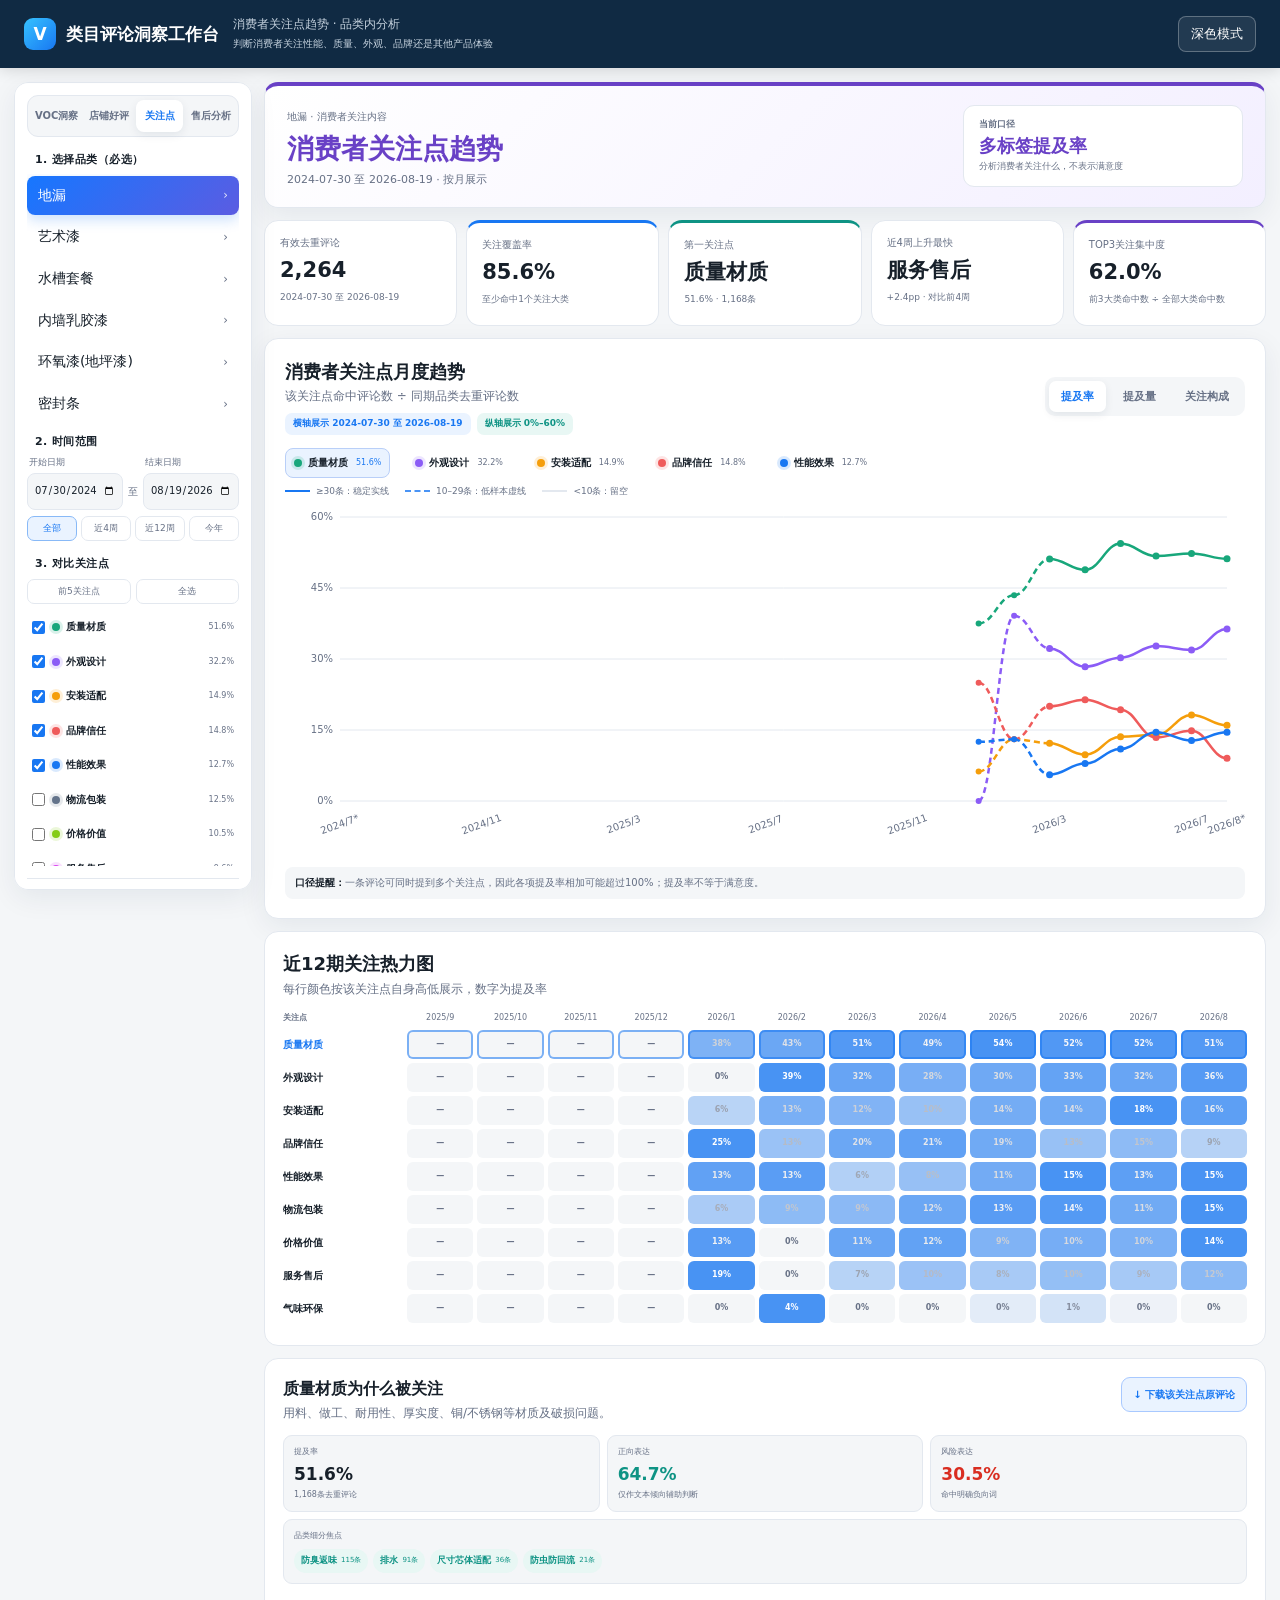
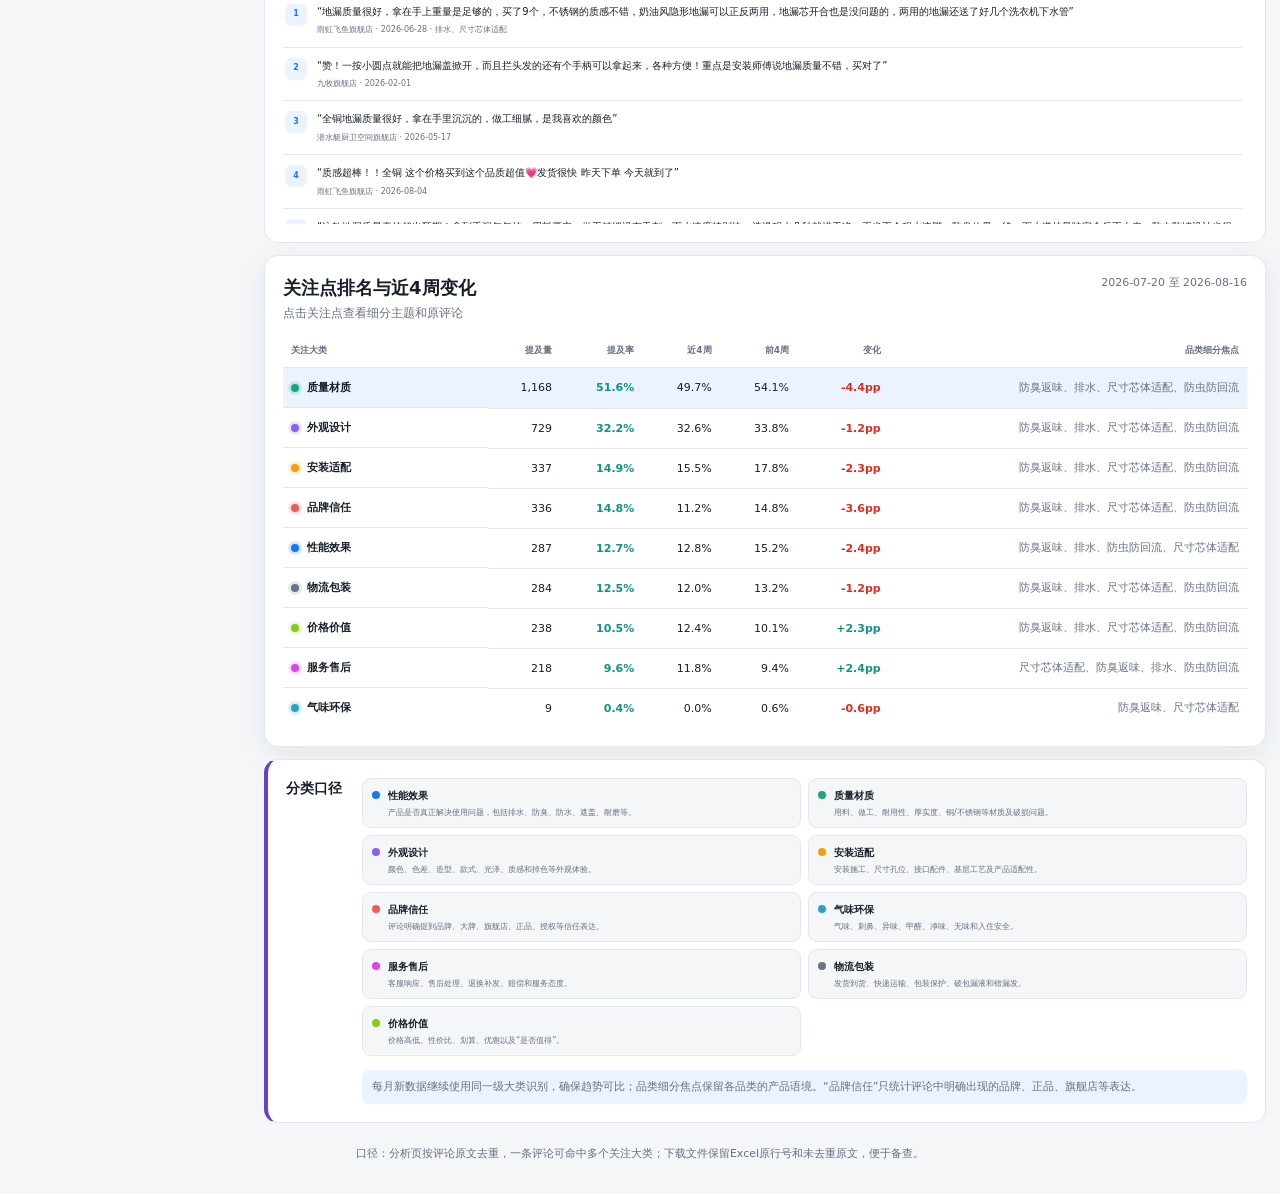
==== commit ec20130a: "Replace category activity with consumer focus trends" ====
--- a/attention-dashboard.html
+++ b/attention-dashboard.html
@@ -3,24 +3,24 @@
 <head>
 <meta charset="utf-8">
 <meta name="viewport" content="width=device-width,initial-scale=1">
-<title>品类评论关注趋势</title>
+<title>消费者关注点趋势</title>
 <link rel="icon" href="data:,">
-<link rel="stylesheet" href="styles.css?v=20260820-6">
+<link rel="stylesheet" href="styles.css?v=20260820-7">
 </head>
 <body>
 <div class="shell">
-  <header class="topbar"><div class="brand"><span class="brand-mark">V</span>类目评论洞察工作台</div><div class="source">品类评论关注趋势 · 跨品类比较<br><small>衡量评论新增与反馈活跃度，不等同于搜索量、销量或市场规模</small></div><div class="top-actions"><button type="button" class="ghost" id="themeBtn" aria-label="切换深浅色">深色模式</button></div></header>
+  <header class="topbar"><div class="brand"><span class="brand-mark">V</span>类目评论洞察工作台</div><div class="source">消费者关注点趋势 · 品类内分析<br><small>判断消费者关注性能、质量、外观、品牌还是其他产品体验</small></div><div class="top-actions"><button type="button" class="ghost" id="themeBtn" aria-label="切换深浅色">深色模式</button></div></header>
   <main class="main">
     <div class="category-shell attention-shell">
       <aside class="card category-sidebar"><div id="attentionSidebar"><div class="loading-lines"><i></i><i></i><i></i></div></div></aside>
-      <div id="attentionDetail"><section class="card load-state" role="status"><div class="loader"></div><h2>正在加载跨品类评论数据</h2><p>需要汇总12个品类，请稍候。</p></section></div>
+      <div id="attentionDetail"><section class="card load-state" role="status"><div class="loader"></div><h2>正在加载消费者关注点</h2><p>正在匹配当前品类的关注大类与细分焦点。</p></section></div>
     </div>
-    <div class="footer">口径：原始评论行按初评日期聚合，不做文本去重。关注份额 = 品类周期评论量 ÷ 全品类同期评论量；趋势仅代表当前数据源中的评论反馈活跃度。</div>
+    <div class="footer">口径：分析页按评论原文去重，一条评论可命中多个关注大类；下载文件保留Excel原行号和未去重原文，便于备查。</div>
   </main>
 </div>
 <script>window.__VOC_MANIFEST_ERROR__=false</script>
-<script src="data/manifest.js?v=20260820-2" defer onerror="window.__VOC_MANIFEST_ERROR__=true"></script>
+<script src="data/manifest.js?v=20260820-7" defer onerror="window.__VOC_MANIFEST_ERROR__=true"></script>
 <script src="app.js?v=20260820-2" defer></script>
-<script src="attention.js?v=20260820-6" defer></script>
+<script src="attention.js?v=20260820-7" defer></script>
 </body>
 </html>
--- a/styles.css
+++ b/styles.css
@@ -81,3 +81,15 @@
 @media(max-width:1200px){.attention-kpis{grid-template-columns:repeat(3,1fr)}.attention-lower{grid-template-columns:1fr}}
 @media(max-width:820px){.attention-hero{align-items:flex-start;flex-direction:column}.attention-hero>div:last-child{width:100%;min-width:0}.attention-kpis{grid-template-columns:repeat(2,1fr)}.attention-canvas-wrap{height:310px}.attention-method{display:block}.attention-method>b{display:block;margin-bottom:6px}}
 .heat-head,.heat-row{grid-template-columns:120px repeat(var(--heat-weeks),minmax(44px,1fr))}
+
+/* 消费者关注点：品类内多标签趋势 */
+.attention-category-list{max-height:245px;overflow:auto}.attention-category-list .cat-button{padding-top:9px;padding-bottom:9px}.focus-checks{max-height:255px}.focus-checks input:disabled{opacity:.35}.focus-checks label:has(input:disabled){opacity:.55;cursor:default}.sidebar-download{display:grid;gap:5px;margin-top:12px;padding-top:12px;border-top:1px solid var(--line)}.sidebar-download button,.focus-evidence .section-head>button{padding:9px 11px;border:1px solid #a8c9ff;border-radius:9px;background:var(--soft-blue);color:var(--blue);font:inherit;font-size:10px;font-weight:800;cursor:pointer}.sidebar-download button:hover,.focus-evidence .section-head>button:hover{border-color:var(--blue);box-shadow:0 4px 12px rgba(24,119,242,.12)}.sidebar-download button:disabled,.focus-evidence button:disabled{opacity:.55;cursor:wait}.sidebar-download small{color:var(--muted);font-size:8px;line-height:1.5}
+.attention-legend button{display:flex;align-items:center;gap:6px;padding:6px 8px;border:1px solid transparent;border-radius:8px;background:transparent;color:var(--ink);font:inherit;font-size:10px;font-weight:650;cursor:pointer}.attention-legend button:hover,.attention-legend button.active{border-color:#b9cff8;background:var(--soft-blue)}.attention-legend button small{color:var(--muted);font-size:8px;font-weight:400}.attention-legend button.active small{color:var(--blue)}
+.attention-lower{grid-template-columns:minmax(520px,1.25fr) minmax(430px,1fr);align-items:stretch}.attention-heat{min-width:0}.heat-row{width:100%;padding:0;border:0;background:transparent;color:var(--ink);font:inherit;text-align:left;cursor:pointer}.heat-row:hover>b,.heat-row.active>b{color:var(--blue)}.heat-row.active>span{box-shadow:inset 0 0 0 2px color-mix(in srgb,var(--blue) 55%,transparent)}
+.focus-evidence{height:100%;min-width:0;box-shadow:none}.focus-evidence .section-head{align-items:flex-start}.focus-evidence .section-head h2{font-size:16px}.focus-evidence .section-head p{max-width:520px}.focus-evidence .section-head>button{white-space:nowrap}.focus-summary{display:grid;grid-template-columns:repeat(3,minmax(90px,1fr));gap:7px;margin-top:13px}.focus-summary>div{padding:10px;border:1px solid var(--line);border-radius:9px;background:var(--bg)}.focus-summary span,.focus-summary small{display:block;color:var(--muted);font-size:8px}.focus-summary b{display:block;margin:2px 0;font-size:17px}.focus-detail-tags{grid-column:1/-1}.focus-detail-tags>div{display:flex;flex-wrap:wrap;gap:5px;margin-top:6px}.focus-detail-tags>div>span{display:flex;gap:4px;align-items:center;padding:5px 7px;border-radius:999px;background:var(--soft-teal);color:var(--teal);font-size:9px;font-weight:750}.focus-detail-tags>div small{color:inherit;font-size:7px;font-weight:400}.focus-detail-tags em{color:var(--muted);font-size:9px}.focus-review-list{height:280px;margin-top:10px;padding-right:5px;overflow:auto}.focus-review-list article{display:grid;grid-template-columns:24px 1fr;gap:8px;padding:10px 2px;border-bottom:1px solid var(--line)}.focus-review-list article>span{width:22px;height:22px;display:grid;place-items:center;border-radius:7px;background:var(--soft-blue);color:var(--blue);font-size:8px;font-weight:800}.focus-review-list p{margin:0;font-size:10px;line-height:1.65}.focus-review-list small{display:block;margin-top:4px;color:var(--muted);font-size:8px}.empty-evidence{padding:30px!important;color:var(--muted);text-align:center}
+.focus-table tbody tr{cursor:pointer}.focus-table tbody tr:hover,.focus-table tbody tr.active{background:var(--soft-blue)}.focus-table .detail-cell{max-width:300px;white-space:normal;line-height:1.5;color:var(--muted)}.focus-table td:first-child{min-width:135px}.focus-table td:first-child i{flex:0 0 auto}
+.taxonomy-card{display:grid;grid-template-columns:auto 1fr;gap:14px 20px}.taxonomy-card>div{display:grid;grid-template-columns:repeat(3,minmax(0,1fr));gap:7px}.taxonomy-card>div>span{display:grid;grid-template-columns:9px 1fr;gap:3px 7px;padding:9px;border:1px solid var(--line);border-radius:9px;background:var(--bg)}.taxonomy-card>div i{width:8px;height:8px;margin-top:3px;border-radius:50%;background:var(--store-color)}.taxonomy-card>div strong{font-size:10px}.taxonomy-card>div small{grid-column:2;color:var(--muted);font-size:8px;line-height:1.45}.taxonomy-card>p{grid-column:2;margin:0;padding:8px 10px;border-radius:8px;background:var(--soft-blue)}
+@media(max-width:1300px){.attention-lower{grid-template-columns:1fr}.focus-review-list{height:230px}.taxonomy-card>div{grid-template-columns:repeat(2,minmax(0,1fr))}}
+@media(max-width:820px){.attention-category-list{display:flex;max-height:none;overflow:auto}.attention-category-list .cat-button{min-width:130px}.focus-checks{grid-template-columns:repeat(2,minmax(0,1fr));max-height:220px}.focus-evidence .section-head{flex-direction:column}.focus-summary{grid-template-columns:1fr 1fr}.taxonomy-card{display:block}.taxonomy-card>b{display:block;margin-bottom:9px}.taxonomy-card>p{margin-top:9px}.attention-lower{display:block}.attention-lower>.card{margin-bottom:12px}}
+@media(max-width:520px){.focus-checks{grid-template-columns:1fr}.focus-summary{grid-template-columns:1fr}.focus-detail-tags{grid-column:auto}.taxonomy-card>div{grid-template-columns:1fr}.attention-canvas-wrap{height:310px}}
+.page-switch{grid-template-columns:repeat(4,1fr)}
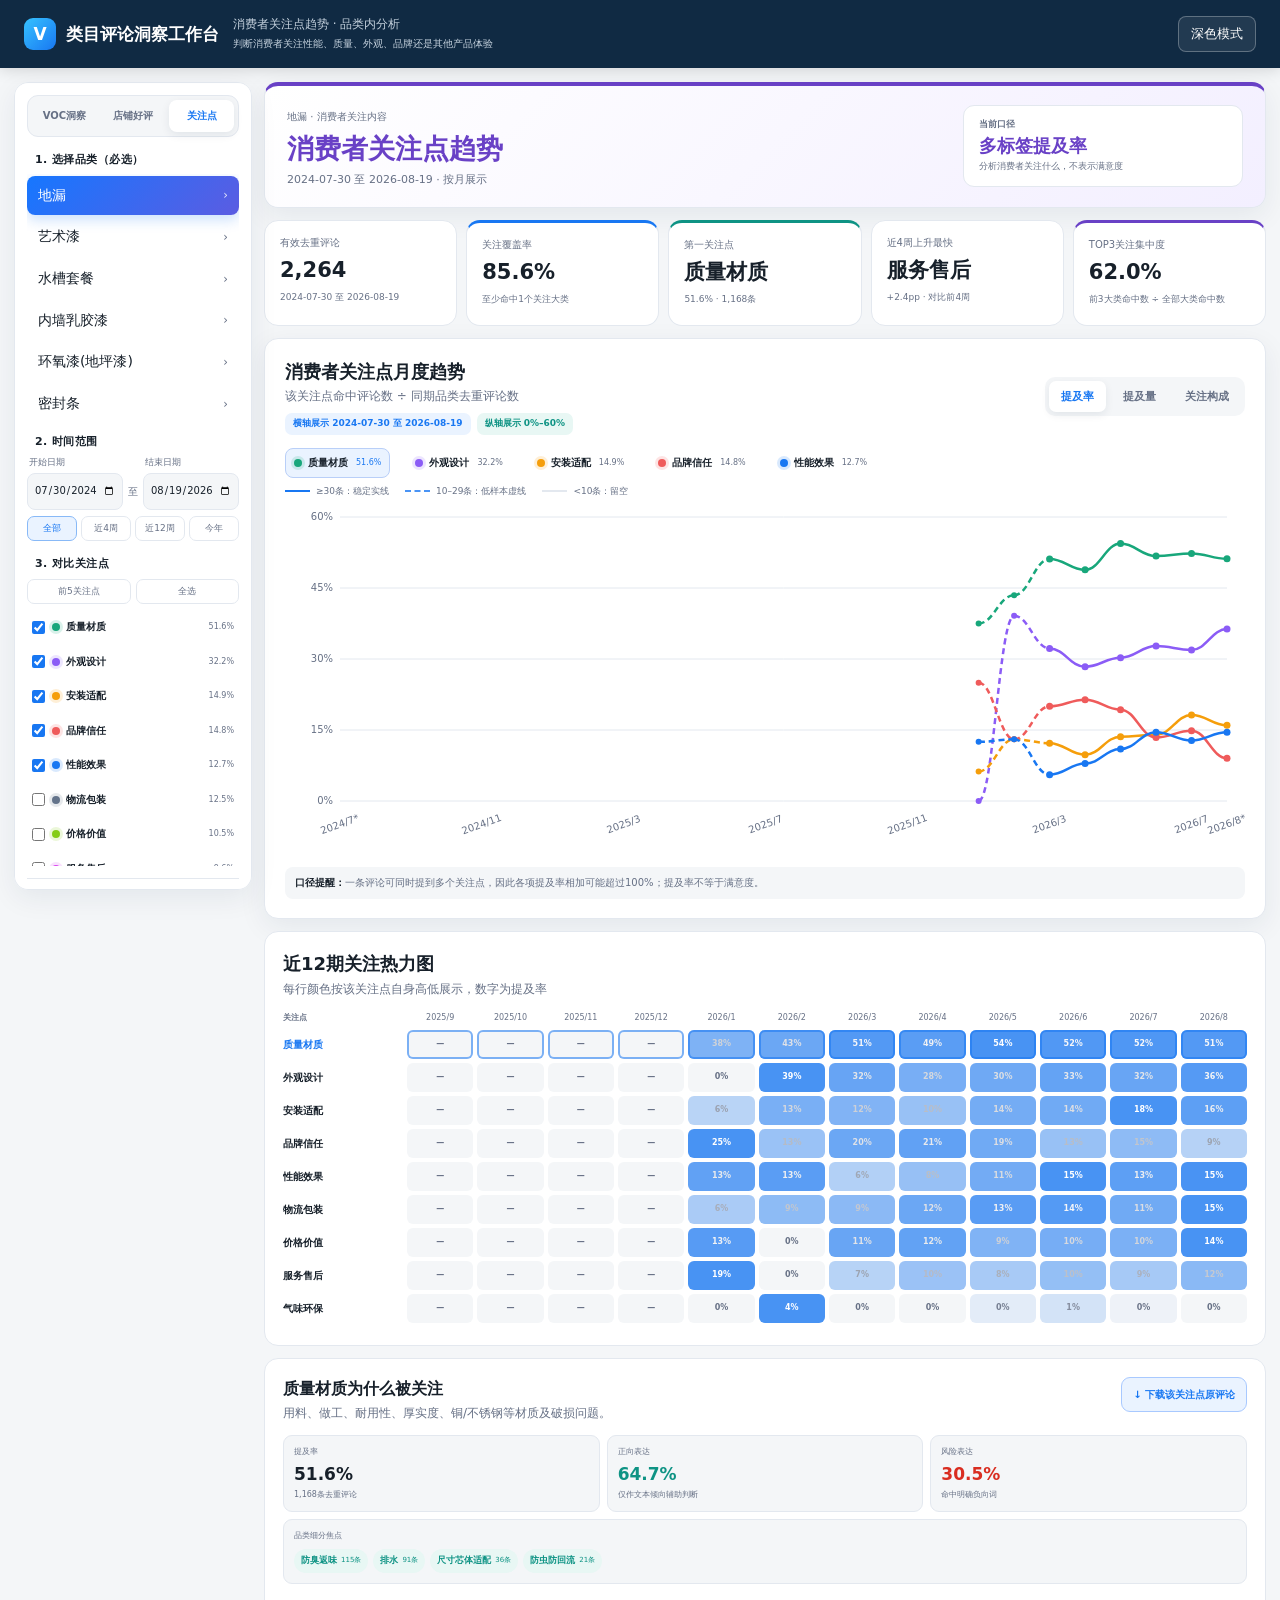
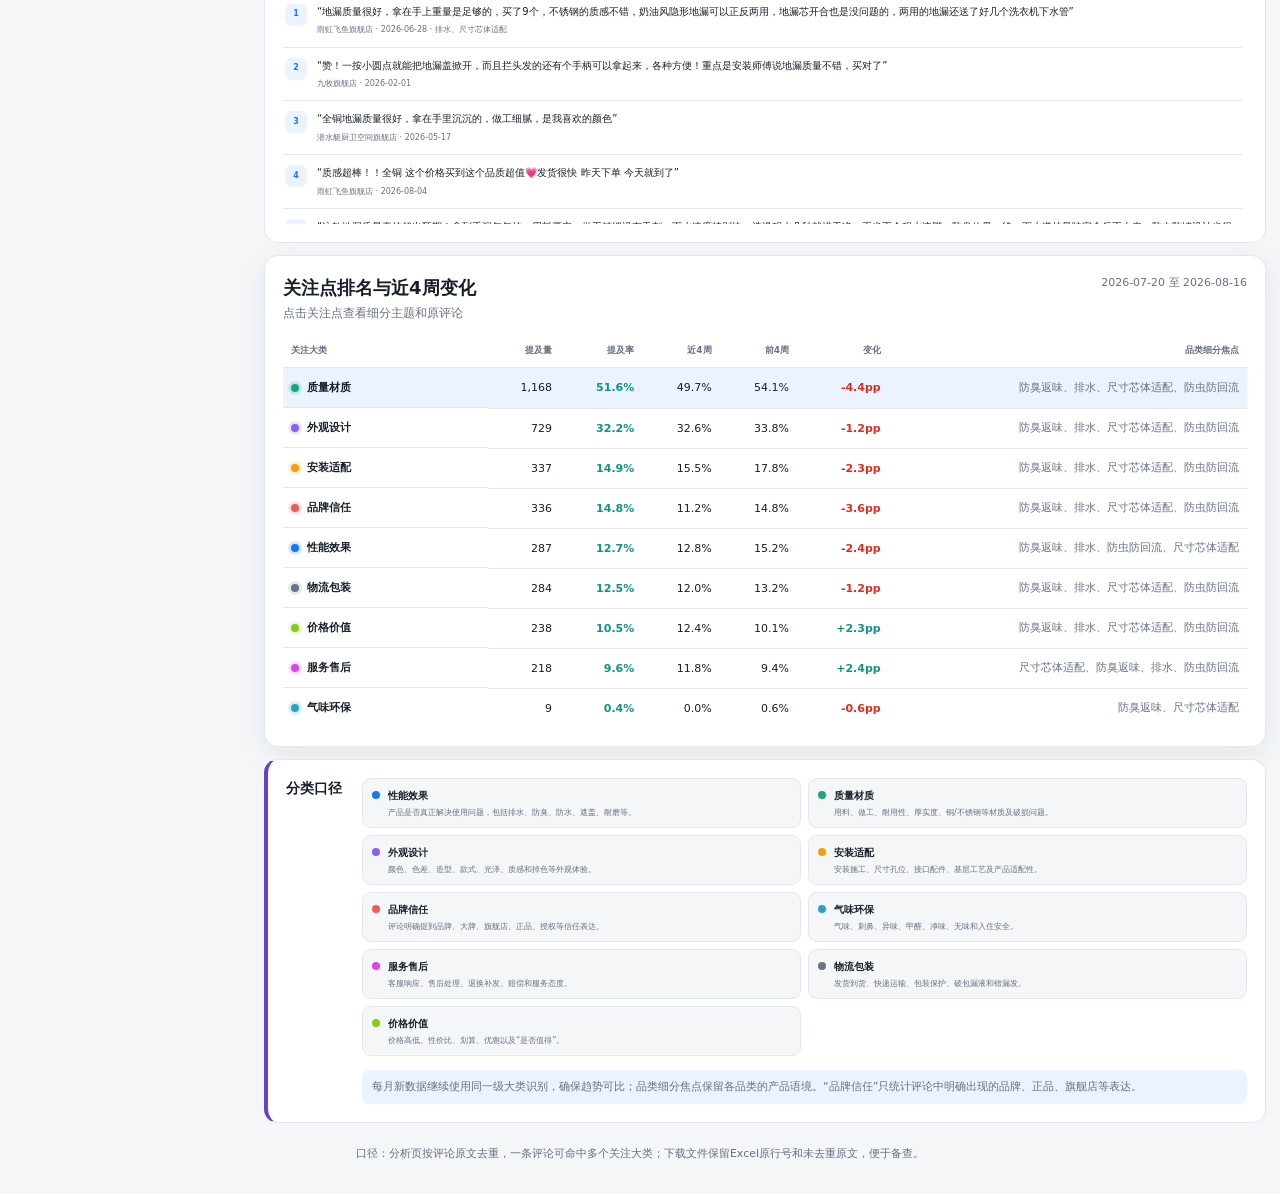
==== commit 8900d33a: "Remove empty after-sales dashboard entry" ====
--- a/attention-dashboard.html
+++ b/attention-dashboard.html
@@ -5,7 +5,7 @@
 <meta name="viewport" content="width=device-width,initial-scale=1">
 <title>消费者关注点趋势</title>
 <link rel="icon" href="data:,">
-<link rel="stylesheet" href="styles.css?v=20260820-7">
+<link rel="stylesheet" href="styles.css?v=20260821-4">
 </head>
 <body>
 <div class="shell">
@@ -21,6 +21,6 @@
 <script>window.__VOC_MANIFEST_ERROR__=false</script>
 <script src="data/manifest.js?v=20260820-7" defer onerror="window.__VOC_MANIFEST_ERROR__=true"></script>
 <script src="app.js?v=20260820-2" defer></script>
-<script src="attention.js?v=20260820-7" defer></script>
+<script src="attention.js?v=20260821-4" defer></script>
 </body>
 </html>
--- a/styles.css
+++ b/styles.css
@@ -92,4 +92,3 @@
 @media(max-width:1300px){.attention-lower{grid-template-columns:1fr}.focus-review-list{height:230px}.taxonomy-card>div{grid-template-columns:repeat(2,minmax(0,1fr))}}
 @media(max-width:820px){.attention-category-list{display:flex;max-height:none;overflow:auto}.attention-category-list .cat-button{min-width:130px}.focus-checks{grid-template-columns:repeat(2,minmax(0,1fr));max-height:220px}.focus-evidence .section-head{flex-direction:column}.focus-summary{grid-template-columns:1fr 1fr}.taxonomy-card{display:block}.taxonomy-card>b{display:block;margin-bottom:9px}.taxonomy-card>p{margin-top:9px}.attention-lower{display:block}.attention-lower>.card{margin-bottom:12px}}
 @media(max-width:520px){.focus-checks{grid-template-columns:1fr}.focus-summary{grid-template-columns:1fr}.focus-detail-tags{grid-column:auto}.taxonomy-card>div{grid-template-columns:1fr}.attention-canvas-wrap{height:310px}}
-.page-switch{grid-template-columns:repeat(4,1fr)}
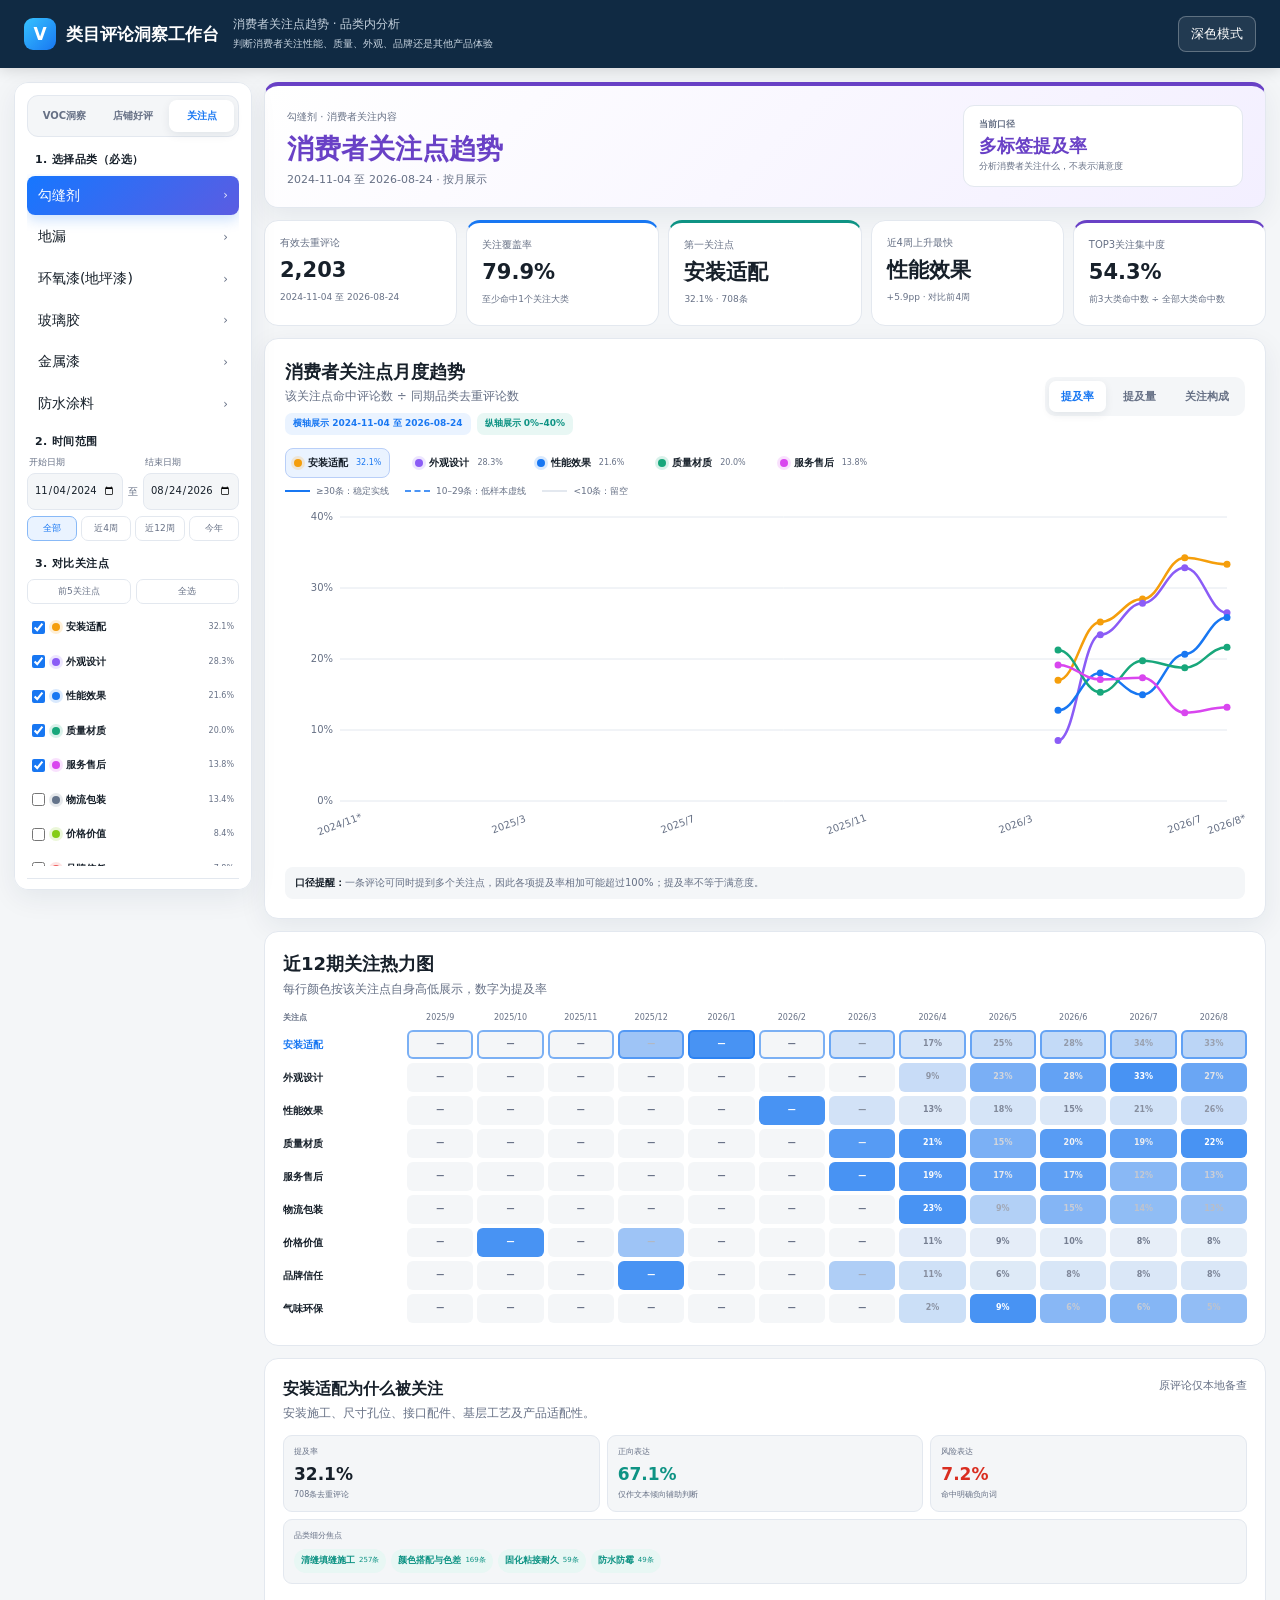
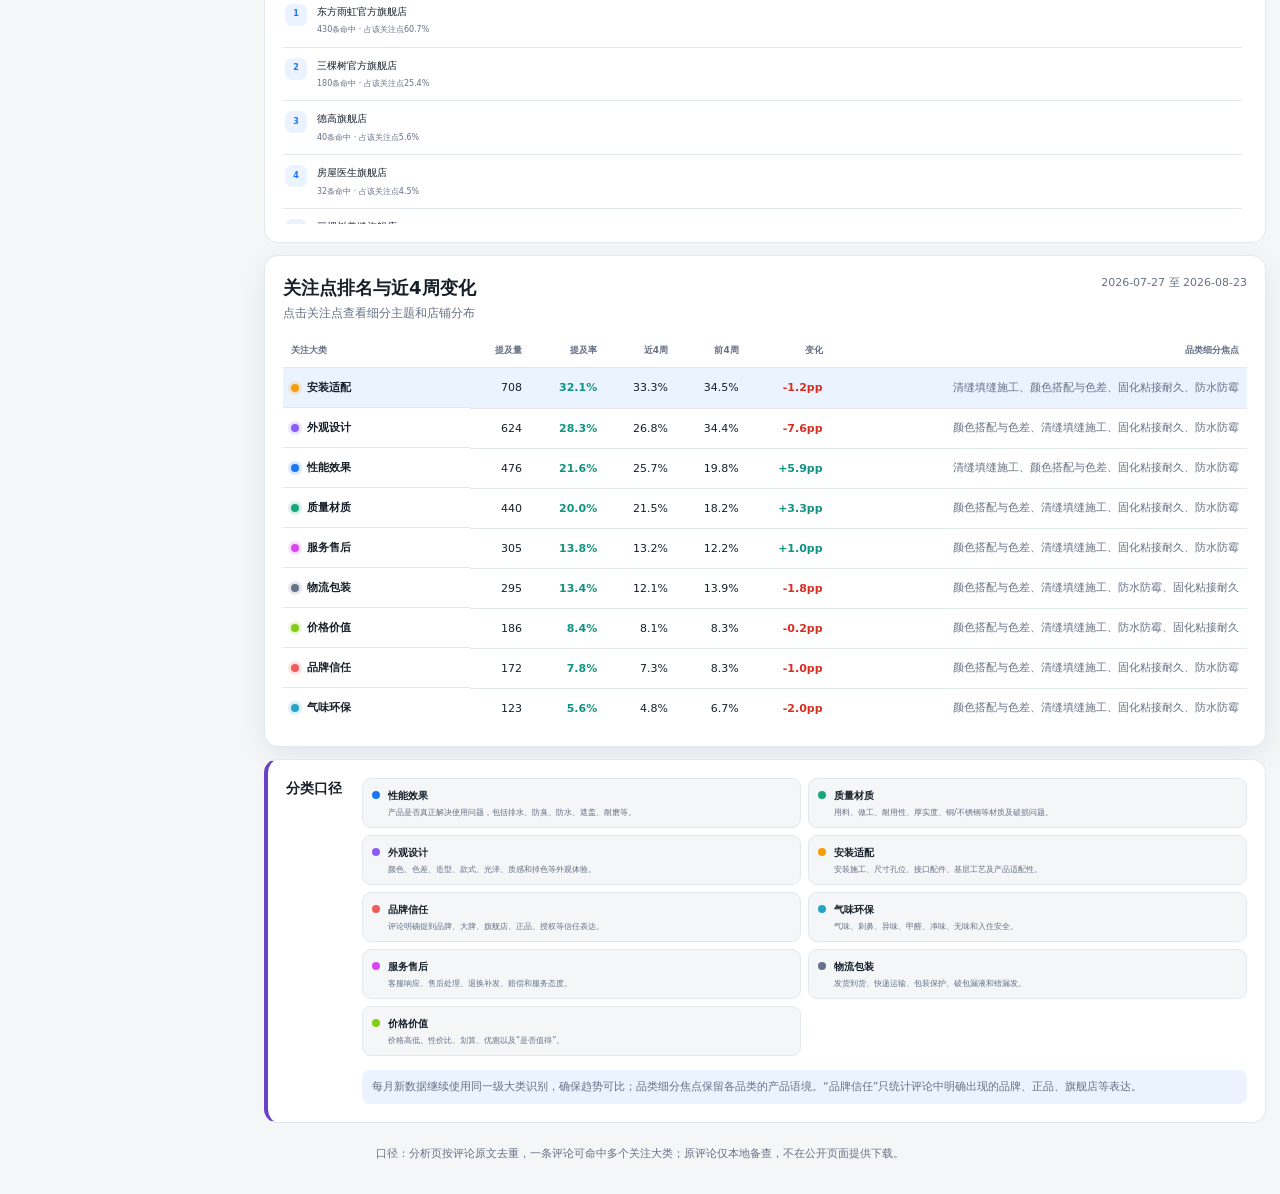
==== commit dd8d8c4e: "Update review dashboards for 60 product IDs" ====
--- a/attention-dashboard.html
+++ b/attention-dashboard.html
@@ -5,7 +5,7 @@
 <meta name="viewport" content="width=device-width,initial-scale=1">
 <title>消费者关注点趋势</title>
 <link rel="icon" href="data:,">
-<link rel="stylesheet" href="styles.css?v=20260821-4">
+<link rel="stylesheet" href="styles.css?v=20260821-6">
 </head>
 <body>
 <div class="shell">
@@ -15,12 +15,12 @@
       <aside class="card category-sidebar"><div id="attentionSidebar"><div class="loading-lines"><i></i><i></i><i></i></div></div></aside>
       <div id="attentionDetail"><section class="card load-state" role="status"><div class="loader"></div><h2>正在加载消费者关注点</h2><p>正在匹配当前品类的关注大类与细分焦点。</p></section></div>
     </div>
-    <div class="footer">口径：分析页按评论原文去重，一条评论可命中多个关注大类；下载文件保留Excel原行号和未去重原文，便于备查。</div>
+    <div class="footer">口径：分析页按评论原文去重，一条评论可命中多个关注大类；原评论仅本地备查，不在公开页面提供下载。</div>
   </main>
 </div>
 <script>window.__VOC_MANIFEST_ERROR__=false</script>
-<script src="data/manifest.js?v=20260820-7" defer onerror="window.__VOC_MANIFEST_ERROR__=true"></script>
-<script src="app.js?v=20260820-2" defer></script>
-<script src="attention.js?v=20260821-4" defer></script>
+<script src="data/manifest.js?v=20260825-2" defer onerror="window.__VOC_MANIFEST_ERROR__=true"></script>
+<script src="app.js?v=20260825-2" defer></script>
+<script src="attention.js?v=20260825-2" defer></script>
 </body>
 </html>
